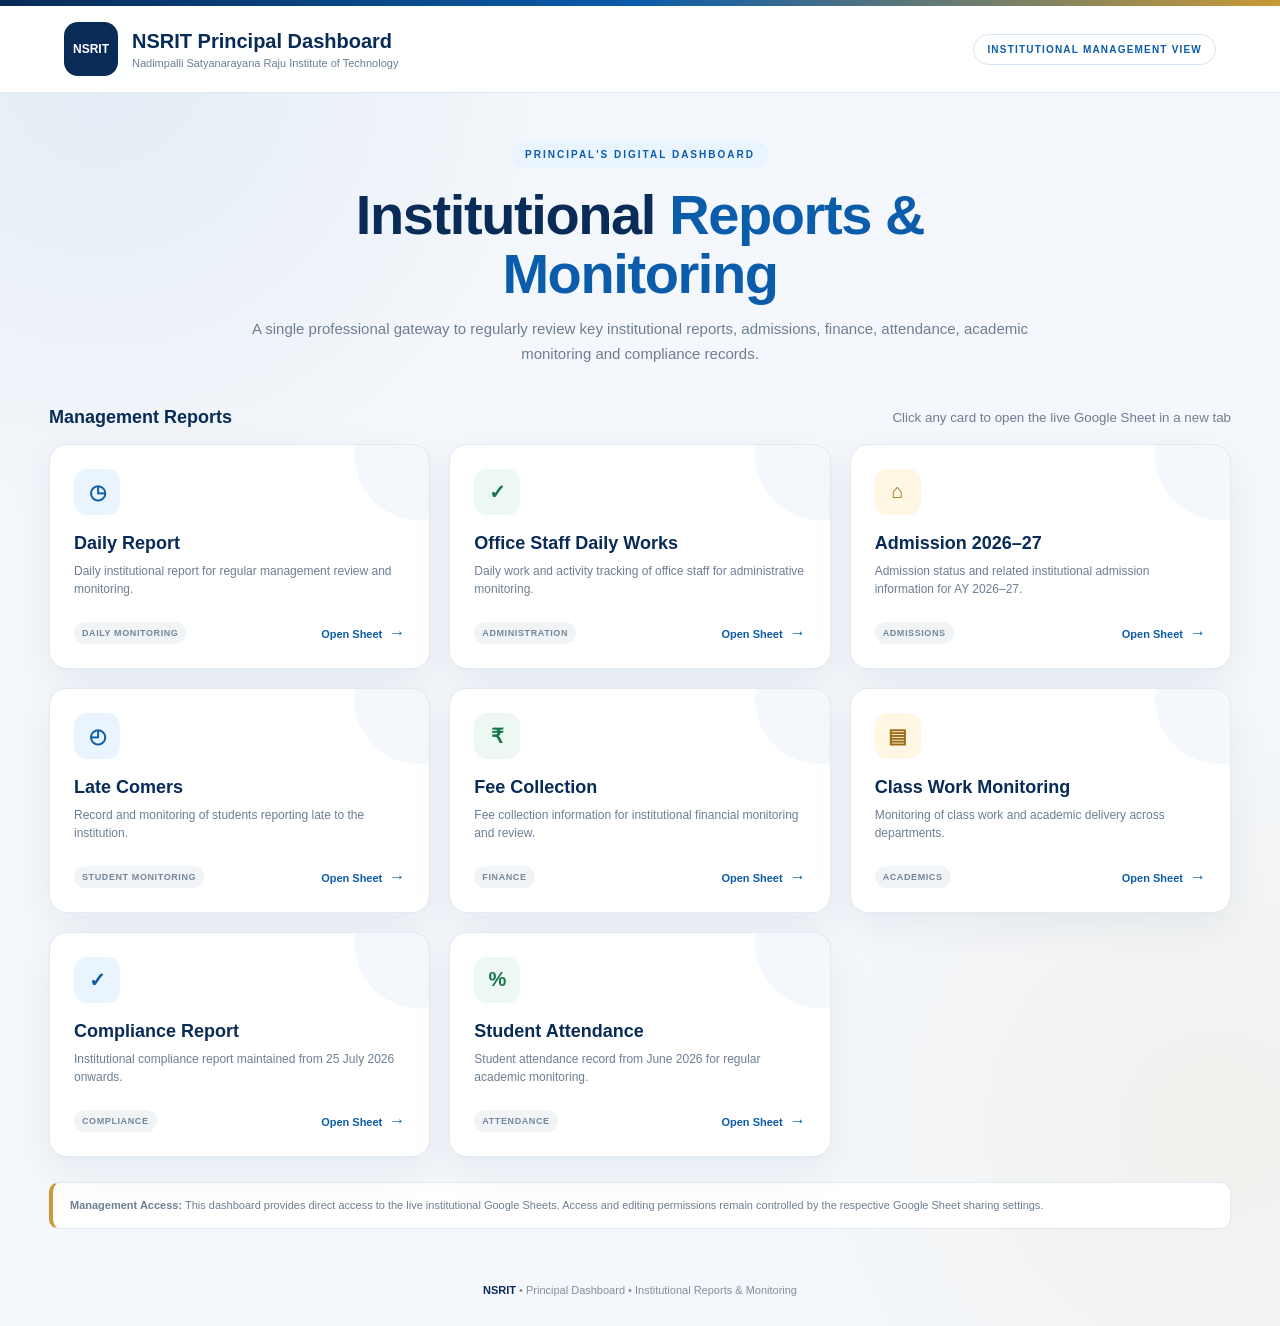
==== principal/index.html @ 6db6fc98 "Add files via upload" ====
<!doctype html><html><head><meta charset="utf-8"><meta name="viewport" content="width=device-width,initial-scale=1"><title>NSRIT Principal Dashboard</title>
<style>
:root{--n:#082b57;--b:#0b5cab;--g:#c99a35;--t:#18324d;--m:#6c7f92;--bg:#f4f7fb;--l:#e1e9f1}
*{box-sizing:border-box}body{margin:0;font-family:"Segoe UI",Arial,sans-serif;color:var(--t);background:radial-gradient(circle at 8% 5%,#0b5cab12,transparent 27%),radial-gradient(circle at 95% 85%,#c99a3512,transparent 25%),var(--bg)}.top{height:6px;background:linear-gradient(90deg,var(--n),var(--b),var(--g))}
header{position:sticky;top:0;z-index:10;background:#fffffff5;border-bottom:1px solid var(--l);padding:16px 5%;display:flex;justify-content:space-between;align-items:center}.brand{display:flex;gap:14px;align-items:center}.logo{width:54px;height:54px;border-radius:14px;background:var(--n);color:#fff;display:grid;place-items:center;font-weight:800;font-size:12px}h1{margin:0;color:var(--n);font-size:20px}header p{margin:4px 0 0;color:var(--m);font-size:11px}.tag{font-size:10px;font-weight:800;letter-spacing:1.2px;color:var(--b);border:1px solid #d5e5f3;padding:9px 13px;border-radius:30px}
main{max-width:1230px;margin:auto;padding:48px 24px 55px}.hero{text-align:center;max-width:820px;margin:auto auto 40px}.kicker{display:inline-block;background:#eaf4ff;color:var(--b);padding:8px 14px;border-radius:30px;font-size:10px;font-weight:800;letter-spacing:2px}.hero h2{font-size:clamp(38px,5vw,56px);line-height:1.05;margin:18px 0 12px;color:var(--n);letter-spacing:-1.4px}.hero h2 span{color:var(--b)}.hero p{color:var(--m);line-height:1.7;font-size:15px;margin:0 auto}
.section{display:flex;justify-content:space-between;align-items:center;margin-bottom:16px}.section h2{font-size:18px;color:var(--n);margin:0}.section small{color:var(--m)}
.grid{display:grid;grid-template-columns:repeat(3,1fr);gap:19px}.card{background:#fff;border:1px solid var(--l);border-radius:18px;padding:24px;min-height:225px;box-shadow:0 14px 40px #14375a10;display:flex;flex-direction:column;transition:.25s;position:relative;overflow:hidden}.card:hover{transform:translateY(-5px);box-shadow:0 23px 52px #14375a1d;border-color:#c9d9e8}.card:after{content:"";position:absolute;width:130px;height:130px;border-radius:50%;right:-55px;top:-55px;background:#0b5cab0b}.icon{width:46px;height:46px;border-radius:13px;background:#eaf4ff;color:var(--b);display:grid;place-items:center;font-size:20px;font-weight:700;margin-bottom:18px}.card:nth-child(3n+2) .icon{background:#eef8f3;color:#167451}.card:nth-child(3n) .icon{background:#fff6e3;color:#9a6d14}.card h3{margin:0;color:var(--n);font-size:18px}.card p{color:var(--m);font-size:12px;line-height:1.55;margin:8px 0 0}.bottom{margin-top:auto;padding-top:18px;display:flex;justify-content:space-between;align-items:center;gap:10px}.bottom span{font-size:9px;font-weight:800;letter-spacing:.6px;text-transform:uppercase;color:#74879a;background:#f1f4f7;padding:6px 8px;border-radius:15px}.bottom a{text-decoration:none;color:var(--b);font-size:11px;font-weight:800;white-space:nowrap}.bottom b{font-size:16px;margin-left:4px}.note{margin-top:25px;background:#fff;border:1px solid var(--l);border-left:4px solid var(--g);padding:14px 17px;border-radius:10px;color:var(--m);font-size:11px;line-height:1.6}footer{text-align:center;color:#8190a0;font-size:11px;padding:0 20px 30px}footer strong{color:var(--n)}
@media(max-width:950px){.grid{grid-template-columns:repeat(2,1fr)}}@media(max-width:650px){header{padding:13px 18px}.tag{display:none}.brand h1{font-size:16px}main{padding:35px 16px}.grid{grid-template-columns:1fr}.hero h2{font-size:39px}.section{display:block}.section small{display:block;margin-top:5px}}
</style></head><body><div class="top"></div>
<header><div class="brand"><div class="logo">NSRIT</div><div><h1>NSRIT Principal Dashboard</h1><p>Nadimpalli Satyanarayana Raju Institute of Technology</p></div></div><div class="tag">INSTITUTIONAL MANAGEMENT VIEW</div></header>
<main><section class="hero"><div class="kicker">PRINCIPAL'S DIGITAL DASHBOARD</div><h2>Institutional <span>Reports &amp; Monitoring</span></h2><p>A single professional gateway to regularly review key institutional reports, admissions, finance, attendance, academic monitoring and compliance records.</p></section>
<div class="section"><h2>Management Reports</h2><small>Click any card to open the live Google Sheet in a new tab</small></div>
<section class="grid"><article class="card"><div class="icon">◷</div><h3>Daily Report</h3><p>Daily institutional report for regular management review and monitoring.</p><div class="bottom"><span>Daily Monitoring</span><a href="https://docs.google.com/spreadsheets/d/1hysVPvgcgHMFEgbvJTgI9OTONYzofVG_ngAxwd9G_eo/edit?usp=drivesdk" target="_blank" rel="noopener">Open Sheet <b>→</b></a></div></article>
<article class="card"><div class="icon">✓</div><h3>Office Staff Daily Works</h3><p>Daily work and activity tracking of office staff for administrative monitoring.</p><div class="bottom"><span>Administration</span><a href="https://docs.google.com/spreadsheets/d/1hI9vvniABvU9dYvG0xEqa46_Srna6k0dbnzyzJHA6u8/edit?usp=drivesdk" target="_blank" rel="noopener">Open Sheet <b>→</b></a></div></article>
<article class="card"><div class="icon">⌂</div><h3>Admission 2026–27</h3><p>Admission status and related institutional admission information for AY 2026–27.</p><div class="bottom"><span>Admissions</span><a href="https://docs.google.com/spreadsheets/d/14sssJp4VxLHk477npMmcAMH7I8DKVJE_xBb9J9hfq54/edit?usp=sharing_eil&ts=6a438046" target="_blank" rel="noopener">Open Sheet <b>→</b></a></div></article>
<article class="card"><div class="icon">◴</div><h3>Late Comers</h3><p>Record and monitoring of students reporting late to the institution.</p><div class="bottom"><span>Student Monitoring</span><a href="https://docs.google.com/spreadsheets/d/1dSHVKAfCXMZjbISIEUWJockvFDra_y__h-XftM9Wm9Y/edit?usp=sharing_eil&ts=6a438046" target="_blank" rel="noopener">Open Sheet <b>→</b></a></div></article>
<article class="card"><div class="icon">₹</div><h3>Fee Collection</h3><p>Fee collection information for institutional financial monitoring and review.</p><div class="bottom"><span>Finance</span><a href="https://docs.google.com/spreadsheets/d/1pJKF_vjdLo98sIhMykra-J0yvVQ53Qlrgyf94KALUxc/edit?usp=sharing_eil&ts=6a4490f5" target="_blank" rel="noopener">Open Sheet <b>→</b></a></div></article>
<article class="card"><div class="icon">▤</div><h3>Class Work Monitoring</h3><p>Monitoring of class work and academic delivery across departments.</p><div class="bottom"><span>Academics</span><a href="https://docs.google.com/spreadsheets/d/1PYgFIhh7124BuMCIJixBt6ZH7RRo9TApDRE_Ky6kJFo/edit?usp=sharing_eip&ts=6a9bf29b" target="_blank" rel="noopener">Open Sheet <b>→</b></a></div></article>
<article class="card"><div class="icon">✓</div><h3>Compliance Report</h3><p>Institutional compliance report maintained from 25 July 2026 onwards.</p><div class="bottom"><span>Compliance</span><a href="https://docs.google.com/spreadsheets/d/1qAift9Msw17x65jx3rB2Ah7uNRNmMydVo2HNyy_tAWU/edit?usp=sharing_eip&ts=6aaa160d" target="_blank" rel="noopener">Open Sheet <b>→</b></a></div></article>
<article class="card"><div class="icon">%</div><h3>Student Attendance</h3><p>Student attendance record from June 2026 for regular academic monitoring.</p><div class="bottom"><span>Attendance</span><a href="https://docs.google.com/spreadsheets/d/1Qn6E22NeM6c78U82xip3oUsq93jkP0uzLYScJSJUWlQ/edit?usp=sharing_eip&ts=6aaa57c2" target="_blank" rel="noopener">Open Sheet <b>→</b></a></div></article></section>
<div class="note"><strong>Management Access:</strong> This dashboard provides direct access to the live institutional Google Sheets. Access and editing permissions remain controlled by the respective Google Sheet sharing settings.</div></main>
<footer><strong>NSRIT</strong> • Principal Dashboard • Institutional Reports &amp; Monitoring</footer></body></html>
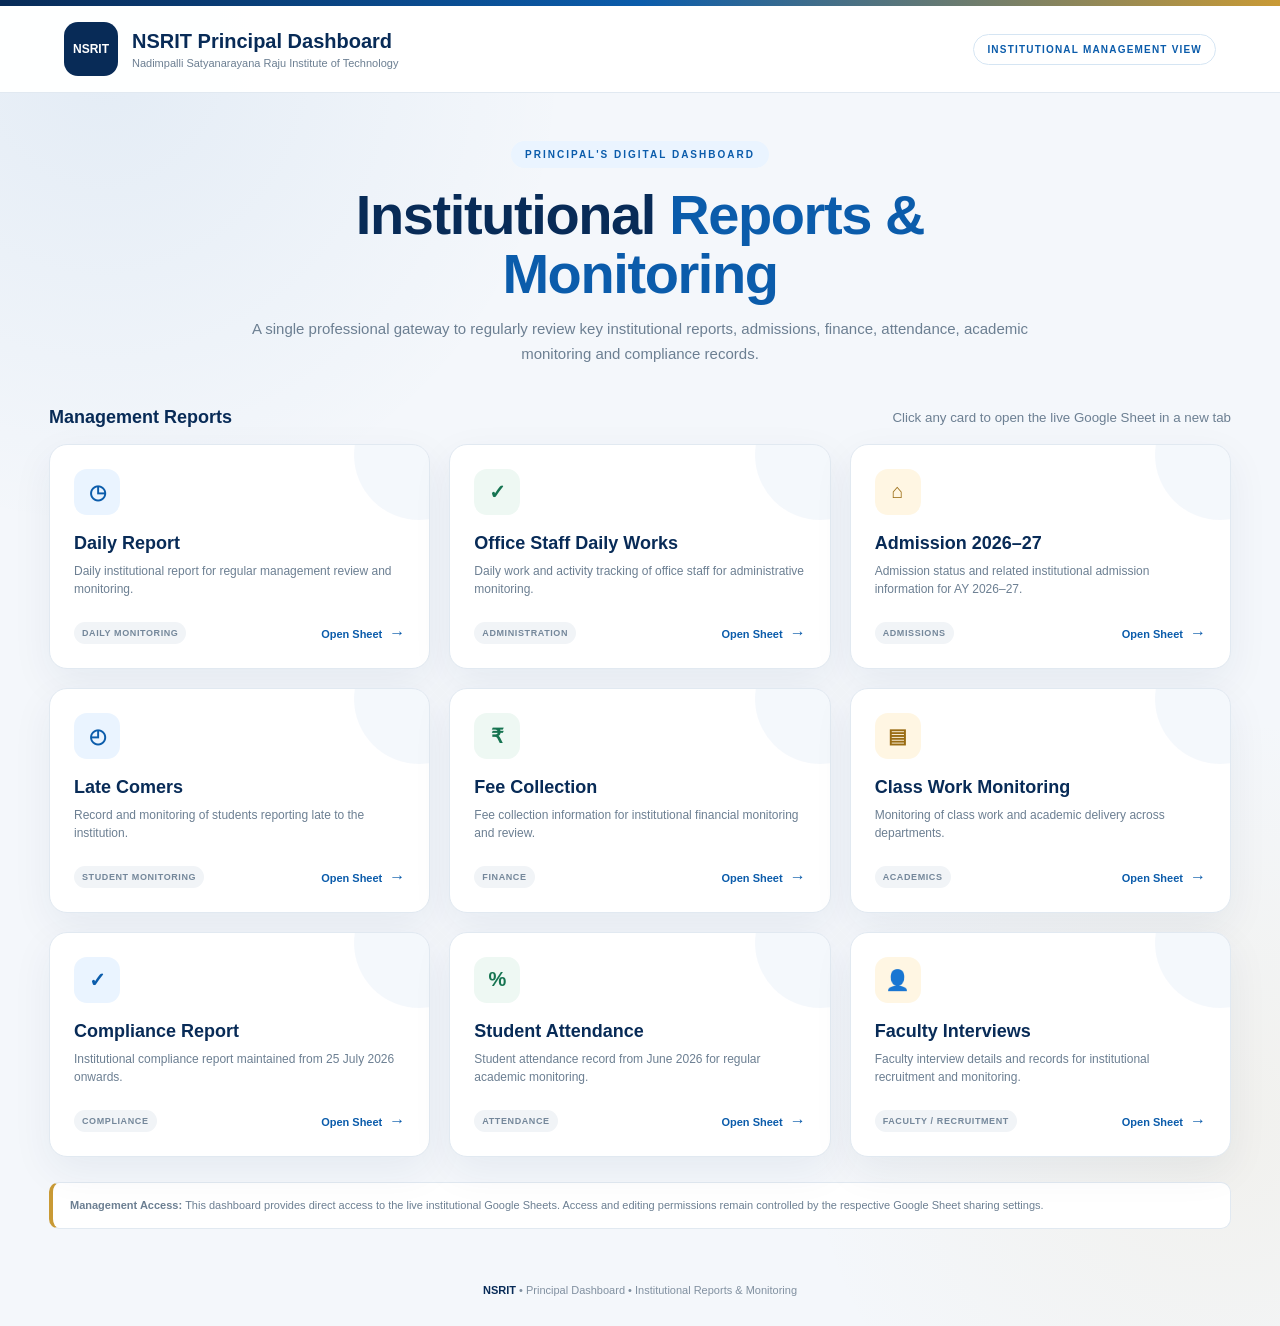
==== commit f404dd51: "Update index.html" ====
--- a/principal/index.html
+++ b/principal/index.html
@@ -1,23 +1,961 @@
-<!doctype html><html><head><meta charset="utf-8"><meta name="viewport" content="width=device-width,initial-scale=1"><title>NSRIT Principal Dashboard</title>
-<style>
-:root{--n:#082b57;--b:#0b5cab;--g:#c99a35;--t:#18324d;--m:#6c7f92;--bg:#f4f7fb;--l:#e1e9f1}
-*{box-sizing:border-box}body{margin:0;font-family:"Segoe UI",Arial,sans-serif;color:var(--t);background:radial-gradient(circle at 8% 5%,#0b5cab12,transparent 27%),radial-gradient(circle at 95% 85%,#c99a3512,transparent 25%),var(--bg)}.top{height:6px;background:linear-gradient(90deg,var(--n),var(--b),var(--g))}
-header{position:sticky;top:0;z-index:10;background:#fffffff5;border-bottom:1px solid var(--l);padding:16px 5%;display:flex;justify-content:space-between;align-items:center}.brand{display:flex;gap:14px;align-items:center}.logo{width:54px;height:54px;border-radius:14px;background:var(--n);color:#fff;display:grid;place-items:center;font-weight:800;font-size:12px}h1{margin:0;color:var(--n);font-size:20px}header p{margin:4px 0 0;color:var(--m);font-size:11px}.tag{font-size:10px;font-weight:800;letter-spacing:1.2px;color:var(--b);border:1px solid #d5e5f3;padding:9px 13px;border-radius:30px}
-main{max-width:1230px;margin:auto;padding:48px 24px 55px}.hero{text-align:center;max-width:820px;margin:auto auto 40px}.kicker{display:inline-block;background:#eaf4ff;color:var(--b);padding:8px 14px;border-radius:30px;font-size:10px;font-weight:800;letter-spacing:2px}.hero h2{font-size:clamp(38px,5vw,56px);line-height:1.05;margin:18px 0 12px;color:var(--n);letter-spacing:-1.4px}.hero h2 span{color:var(--b)}.hero p{color:var(--m);line-height:1.7;font-size:15px;margin:0 auto}
-.section{display:flex;justify-content:space-between;align-items:center;margin-bottom:16px}.section h2{font-size:18px;color:var(--n);margin:0}.section small{color:var(--m)}
-.grid{display:grid;grid-template-columns:repeat(3,1fr);gap:19px}.card{background:#fff;border:1px solid var(--l);border-radius:18px;padding:24px;min-height:225px;box-shadow:0 14px 40px #14375a10;display:flex;flex-direction:column;transition:.25s;position:relative;overflow:hidden}.card:hover{transform:translateY(-5px);box-shadow:0 23px 52px #14375a1d;border-color:#c9d9e8}.card:after{content:"";position:absolute;width:130px;height:130px;border-radius:50%;right:-55px;top:-55px;background:#0b5cab0b}.icon{width:46px;height:46px;border-radius:13px;background:#eaf4ff;color:var(--b);display:grid;place-items:center;font-size:20px;font-weight:700;margin-bottom:18px}.card:nth-child(3n+2) .icon{background:#eef8f3;color:#167451}.card:nth-child(3n) .icon{background:#fff6e3;color:#9a6d14}.card h3{margin:0;color:var(--n);font-size:18px}.card p{color:var(--m);font-size:12px;line-height:1.55;margin:8px 0 0}.bottom{margin-top:auto;padding-top:18px;display:flex;justify-content:space-between;align-items:center;gap:10px}.bottom span{font-size:9px;font-weight:800;letter-spacing:.6px;text-transform:uppercase;color:#74879a;background:#f1f4f7;padding:6px 8px;border-radius:15px}.bottom a{text-decoration:none;color:var(--b);font-size:11px;font-weight:800;white-space:nowrap}.bottom b{font-size:16px;margin-left:4px}.note{margin-top:25px;background:#fff;border:1px solid var(--l);border-left:4px solid var(--g);padding:14px 17px;border-radius:10px;color:var(--m);font-size:11px;line-height:1.6}footer{text-align:center;color:#8190a0;font-size:11px;padding:0 20px 30px}footer strong{color:var(--n)}
-@media(max-width:950px){.grid{grid-template-columns:repeat(2,1fr)}}@media(max-width:650px){header{padding:13px 18px}.tag{display:none}.brand h1{font-size:16px}main{padding:35px 16px}.grid{grid-template-columns:1fr}.hero h2{font-size:39px}.section{display:block}.section small{display:block;margin-top:5px}}
-</style></head><body><div class="top"></div>
-<header><div class="brand"><div class="logo">NSRIT</div><div><h1>NSRIT Principal Dashboard</h1><p>Nadimpalli Satyanarayana Raju Institute of Technology</p></div></div><div class="tag">INSTITUTIONAL MANAGEMENT VIEW</div></header>
-<main><section class="hero"><div class="kicker">PRINCIPAL'S DIGITAL DASHBOARD</div><h2>Institutional <span>Reports &amp; Monitoring</span></h2><p>A single professional gateway to regularly review key institutional reports, admissions, finance, attendance, academic monitoring and compliance records.</p></section>
-<div class="section"><h2>Management Reports</h2><small>Click any card to open the live Google Sheet in a new tab</small></div>
-<section class="grid"><article class="card"><div class="icon">◷</div><h3>Daily Report</h3><p>Daily institutional report for regular management review and monitoring.</p><div class="bottom"><span>Daily Monitoring</span><a href="https://docs.google.com/spreadsheets/d/1hysVPvgcgHMFEgbvJTgI9OTONYzofVG_ngAxwd9G_eo/edit?usp=drivesdk" target="_blank" rel="noopener">Open Sheet <b>→</b></a></div></article>
-<article class="card"><div class="icon">✓</div><h3>Office Staff Daily Works</h3><p>Daily work and activity tracking of office staff for administrative monitoring.</p><div class="bottom"><span>Administration</span><a href="https://docs.google.com/spreadsheets/d/1hI9vvniABvU9dYvG0xEqa46_Srna6k0dbnzyzJHA6u8/edit?usp=drivesdk" target="_blank" rel="noopener">Open Sheet <b>→</b></a></div></article>
-<article class="card"><div class="icon">⌂</div><h3>Admission 2026–27</h3><p>Admission status and related institutional admission information for AY 2026–27.</p><div class="bottom"><span>Admissions</span><a href="https://docs.google.com/spreadsheets/d/14sssJp4VxLHk477npMmcAMH7I8DKVJE_xBb9J9hfq54/edit?usp=sharing_eil&ts=6a438046" target="_blank" rel="noopener">Open Sheet <b>→</b></a></div></article>
-<article class="card"><div class="icon">◴</div><h3>Late Comers</h3><p>Record and monitoring of students reporting late to the institution.</p><div class="bottom"><span>Student Monitoring</span><a href="https://docs.google.com/spreadsheets/d/1dSHVKAfCXMZjbISIEUWJockvFDra_y__h-XftM9Wm9Y/edit?usp=sharing_eil&ts=6a438046" target="_blank" rel="noopener">Open Sheet <b>→</b></a></div></article>
-<article class="card"><div class="icon">₹</div><h3>Fee Collection</h3><p>Fee collection information for institutional financial monitoring and review.</p><div class="bottom"><span>Finance</span><a href="https://docs.google.com/spreadsheets/d/1pJKF_vjdLo98sIhMykra-J0yvVQ53Qlrgyf94KALUxc/edit?usp=sharing_eil&ts=6a4490f5" target="_blank" rel="noopener">Open Sheet <b>→</b></a></div></article>
-<article class="card"><div class="icon">▤</div><h3>Class Work Monitoring</h3><p>Monitoring of class work and academic delivery across departments.</p><div class="bottom"><span>Academics</span><a href="https://docs.google.com/spreadsheets/d/1PYgFIhh7124BuMCIJixBt6ZH7RRo9TApDRE_Ky6kJFo/edit?usp=sharing_eip&ts=6a9bf29b" target="_blank" rel="noopener">Open Sheet <b>→</b></a></div></article>
-<article class="card"><div class="icon">✓</div><h3>Compliance Report</h3><p>Institutional compliance report maintained from 25 July 2026 onwards.</p><div class="bottom"><span>Compliance</span><a href="https://docs.google.com/spreadsheets/d/1qAift9Msw17x65jx3rB2Ah7uNRNmMydVo2HNyy_tAWU/edit?usp=sharing_eip&ts=6aaa160d" target="_blank" rel="noopener">Open Sheet <b>→</b></a></div></article>
-<article class="card"><div class="icon">%</div><h3>Student Attendance</h3><p>Student attendance record from June 2026 for regular academic monitoring.</p><div class="bottom"><span>Attendance</span><a href="https://docs.google.com/spreadsheets/d/1Qn6E22NeM6c78U82xip3oUsq93jkP0uzLYScJSJUWlQ/edit?usp=sharing_eip&ts=6aaa57c2" target="_blank" rel="noopener">Open Sheet <b>→</b></a></div></article></section>
-<div class="note"><strong>Management Access:</strong> This dashboard provides direct access to the live institutional Google Sheets. Access and editing permissions remain controlled by the respective Google Sheet sharing settings.</div></main>
-<footer><strong>NSRIT</strong> • Principal Dashboard • Institutional Reports &amp; Monitoring</footer></body></html>+<!DOCTYPE html>
+<html lang="en">
+
+<head>
+    <meta charset="UTF-8">
+    <meta name="viewport" content="width=device-width, initial-scale=1.0">
+
+    <title>NSRIT Principal Dashboard</title>
+
+    <style>
+        :root {
+            --navy: #082b57;
+            --blue: #0b5cab;
+            --gold: #c99a35;
+            --text: #18324d;
+            --muted: #6c7f92;
+            --bg: #f4f7fb;
+            --line: #e1e9f1;
+        }
+
+        * {
+            box-sizing: border-box;
+        }
+
+        body {
+            margin: 0;
+            font-family: "Segoe UI", Arial, sans-serif;
+            color: var(--text);
+
+            background:
+                radial-gradient(
+                    circle at 8% 5%,
+                    #0b5cab12,
+                    transparent 27%
+                ),
+                radial-gradient(
+                    circle at 95% 85%,
+                    #c99a3512,
+                    transparent 25%
+                ),
+                var(--bg);
+        }
+
+        /* =========================================
+           TOP ACCENT BAR
+        ========================================== */
+
+        .top {
+            height: 6px;
+            background: linear-gradient(
+                90deg,
+                var(--navy),
+                var(--blue),
+                var(--gold)
+            );
+        }
+
+        /* =========================================
+           HEADER
+        ========================================== */
+
+        header {
+            position: sticky;
+            top: 0;
+            z-index: 10;
+
+            background: #fffffff5;
+            border-bottom: 1px solid var(--line);
+
+            padding: 16px 5%;
+
+            display: flex;
+            justify-content: space-between;
+            align-items: center;
+        }
+
+        .brand {
+            display: flex;
+            gap: 14px;
+            align-items: center;
+        }
+
+        .logo {
+            width: 54px;
+            height: 54px;
+
+            border-radius: 14px;
+
+            background: var(--navy);
+            color: #ffffff;
+
+            display: grid;
+            place-items: center;
+
+            font-weight: 800;
+            font-size: 12px;
+        }
+
+        h1 {
+            margin: 0;
+
+            color: var(--navy);
+            font-size: 20px;
+        }
+
+        header p {
+            margin: 4px 0 0;
+
+            color: var(--muted);
+            font-size: 11px;
+        }
+
+        .tag {
+            font-size: 10px;
+            font-weight: 800;
+
+            letter-spacing: 1.2px;
+
+            color: var(--blue);
+
+            border: 1px solid #d5e5f3;
+
+            padding: 9px 13px;
+
+            border-radius: 30px;
+        }
+
+        /* =========================================
+           MAIN CONTAINER
+        ========================================== */
+
+        main {
+            max-width: 1230px;
+
+            margin: auto;
+
+            padding: 48px 24px 55px;
+        }
+
+        /* =========================================
+           HERO SECTION
+        ========================================== */
+
+        .hero {
+            text-align: center;
+
+            max-width: 820px;
+
+            margin: auto auto 40px;
+        }
+
+        .kicker {
+            display: inline-block;
+
+            background: #eaf4ff;
+            color: var(--blue);
+
+            padding: 8px 14px;
+
+            border-radius: 30px;
+
+            font-size: 10px;
+            font-weight: 800;
+
+            letter-spacing: 2px;
+        }
+
+        .hero h2 {
+            font-size: clamp(38px, 5vw, 56px);
+
+            line-height: 1.05;
+
+            margin: 18px 0 12px;
+
+            color: var(--navy);
+
+            letter-spacing: -1.4px;
+        }
+
+        .hero h2 span {
+            color: var(--blue);
+        }
+
+        .hero p {
+            color: var(--muted);
+
+            line-height: 1.7;
+
+            font-size: 15px;
+
+            margin: 0 auto;
+        }
+
+        /* =========================================
+           SECTION TITLE
+        ========================================== */
+
+        .section {
+            display: flex;
+
+            justify-content: space-between;
+
+            align-items: center;
+
+            margin-bottom: 16px;
+        }
+
+        .section h2 {
+            font-size: 18px;
+
+            color: var(--navy);
+
+            margin: 0;
+        }
+
+        .section small {
+            color: var(--muted);
+        }
+
+        /* =========================================
+           REPORT CARD GRID
+        ========================================== */
+
+        .grid {
+            display: grid;
+
+            grid-template-columns:
+                repeat(3, 1fr);
+
+            gap: 19px;
+        }
+
+        /* =========================================
+           REPORT CARD
+        ========================================== */
+
+        .card {
+            background: #ffffff;
+
+            border: 1px solid var(--line);
+
+            border-radius: 18px;
+
+            padding: 24px;
+
+            min-height: 225px;
+
+            box-shadow:
+                0 14px 40px #14375a10;
+
+            display: flex;
+
+            flex-direction: column;
+
+            transition: 0.25s;
+
+            position: relative;
+
+            overflow: hidden;
+        }
+
+        .card:hover {
+            transform: translateY(-5px);
+
+            box-shadow:
+                0 23px 52px #14375a1d;
+
+            border-color: #c9d9e8;
+        }
+
+        .card::after {
+            content: "";
+
+            position: absolute;
+
+            width: 130px;
+            height: 130px;
+
+            border-radius: 50%;
+
+            right: -55px;
+            top: -55px;
+
+            background: #0b5cab0b;
+        }
+
+        /* =========================================
+           CARD ICON
+        ========================================== */
+
+        .icon {
+            width: 46px;
+            height: 46px;
+
+            border-radius: 13px;
+
+            background: #eaf4ff;
+
+            color: var(--blue);
+
+            display: grid;
+
+            place-items: center;
+
+            font-size: 20px;
+
+            font-weight: 700;
+
+            margin-bottom: 18px;
+        }
+
+        .card:nth-child(3n + 2) .icon {
+            background: #eef8f3;
+
+            color: #167451;
+        }
+
+        .card:nth-child(3n) .icon {
+            background: #fff6e3;
+
+            color: #9a6d14;
+        }
+
+        /* =========================================
+           CARD CONTENT
+        ========================================== */
+
+        .card h3 {
+            margin: 0;
+
+            color: var(--navy);
+
+            font-size: 18px;
+        }
+
+        .card p {
+            color: var(--muted);
+
+            font-size: 12px;
+
+            line-height: 1.55;
+
+            margin: 8px 0 0;
+        }
+
+        /* =========================================
+           CARD FOOTER
+        ========================================== */
+
+        .bottom {
+            margin-top: auto;
+
+            padding-top: 18px;
+
+            display: flex;
+
+            justify-content: space-between;
+
+            align-items: center;
+
+            gap: 10px;
+        }
+
+        .bottom span {
+            font-size: 9px;
+
+            font-weight: 800;
+
+            letter-spacing: 0.6px;
+
+            text-transform: uppercase;
+
+            color: #74879a;
+
+            background: #f1f4f7;
+
+            padding: 6px 8px;
+
+            border-radius: 15px;
+        }
+
+        .bottom a {
+            text-decoration: none;
+
+            color: var(--blue);
+
+            font-size: 11px;
+
+            font-weight: 800;
+
+            white-space: nowrap;
+        }
+
+        .bottom b {
+            font-size: 16px;
+
+            margin-left: 4px;
+        }
+
+        /* =========================================
+           MANAGEMENT NOTE
+        ========================================== */
+
+        .note {
+            margin-top: 25px;
+
+            background: #ffffff;
+
+            border: 1px solid var(--line);
+
+            border-left: 4px solid var(--gold);
+
+            padding: 14px 17px;
+
+            border-radius: 10px;
+
+            color: var(--muted);
+
+            font-size: 11px;
+
+            line-height: 1.6;
+        }
+
+        /* =========================================
+           FOOTER
+        ========================================== */
+
+        footer {
+            text-align: center;
+
+            color: #8190a0;
+
+            font-size: 11px;
+
+            padding: 0 20px 30px;
+        }
+
+        footer strong {
+            color: var(--navy);
+        }
+
+        /* =========================================
+           RESPONSIVE DESIGN
+        ========================================== */
+
+        @media (max-width: 950px) {
+
+            .grid {
+                grid-template-columns:
+                    repeat(2, 1fr);
+            }
+        }
+
+        @media (max-width: 650px) {
+
+            header {
+                padding: 13px 18px;
+            }
+
+            .tag {
+                display: none;
+            }
+
+            .brand h1 {
+                font-size: 16px;
+            }
+
+            main {
+                padding: 35px 16px;
+            }
+
+            .grid {
+                grid-template-columns: 1fr;
+            }
+
+            .hero h2 {
+                font-size: 39px;
+            }
+
+            .section {
+                display: block;
+            }
+
+            .section small {
+                display: block;
+
+                margin-top: 5px;
+            }
+        }
+    </style>
+</head>
+
+
+<body>
+
+    <!-- =========================================
+         TOP ACCENT
+    ========================================== -->
+
+    <div class="top"></div>
+
+
+    <!-- =========================================
+         HEADER
+    ========================================== -->
+
+    <header>
+
+        <div class="brand">
+
+            <div class="logo">
+                NSRIT
+            </div>
+
+            <div>
+
+                <h1>
+                    NSRIT Principal Dashboard
+                </h1>
+
+                <p>
+                    Nadimpalli Satyanarayana Raju Institute of Technology
+                </p>
+
+            </div>
+
+        </div>
+
+
+        <div class="tag">
+            INSTITUTIONAL MANAGEMENT VIEW
+        </div>
+
+    </header>
+
+
+    <!-- =========================================
+         MAIN CONTENT
+    ========================================== -->
+
+    <main>
+
+
+        <!-- HERO -->
+
+        <section class="hero">
+
+            <div class="kicker">
+                PRINCIPAL'S DIGITAL DASHBOARD
+            </div>
+
+            <h2>
+                Institutional
+                <span>
+                    Reports &amp; Monitoring
+                </span>
+            </h2>
+
+            <p>
+                A single professional gateway to regularly review
+                key institutional reports, admissions, finance,
+                attendance, academic monitoring and compliance records.
+            </p>
+
+        </section>
+
+
+        <!-- SECTION TITLE -->
+
+        <div class="section">
+
+            <h2>
+                Management Reports
+            </h2>
+
+            <small>
+                Click any card to open the live Google Sheet in a new tab
+            </small>
+
+        </div>
+
+
+        <!-- =========================================
+             REPORT CARDS
+        ========================================== -->
+
+        <section class="grid">
+
+
+            <!-- DAILY REPORT -->
+
+            <article class="card">
+
+                <div class="icon">
+                    ◷
+                </div>
+
+                <h3>
+                    Daily Report
+                </h3>
+
+                <p>
+                    Daily institutional report for regular management
+                    review and monitoring.
+                </p>
+
+                <div class="bottom">
+
+                    <span>
+                        Daily Monitoring
+                    </span>
+
+                    <a
+                        href="https://docs.google.com/spreadsheets/d/1hysVPvgcgHMFEgbvJTgI9OTONYzofVG_ngAxwd9G_eo/edit?usp=drivesdk"
+                        target="_blank"
+                        rel="noopener"
+                    >
+                        Open Sheet
+                        <b>→</b>
+                    </a>
+
+                </div>
+
+            </article>
+
+
+            <!-- OFFICE STAFF -->
+
+            <article class="card">
+
+                <div class="icon">
+                    ✓
+                </div>
+
+                <h3>
+                    Office Staff Daily Works
+                </h3>
+
+                <p>
+                    Daily work and activity tracking of office staff
+                    for administrative monitoring.
+                </p>
+
+                <div class="bottom">
+
+                    <span>
+                        Administration
+                    </span>
+
+                    <a
+                        href="https://docs.google.com/spreadsheets/d/1hI9vvniABvU9dYvG0xEqa46_Srna6k0dbnzyzJHA6u8/edit?usp=drivesdk"
+                        target="_blank"
+                        rel="noopener"
+                    >
+                        Open Sheet
+                        <b>→</b>
+                    </a>
+
+                </div>
+
+            </article>
+
+
+            <!-- ADMISSION -->
+
+            <article class="card">
+
+                <div class="icon">
+                    ⌂
+                </div>
+
+                <h3>
+                    Admission 2026–27
+                </h3>
+
+                <p>
+                    Admission status and related institutional
+                    admission information for AY 2026–27.
+                </p>
+
+                <div class="bottom">
+
+                    <span>
+                        Admissions
+                    </span>
+
+                    <a
+                        href="https://docs.google.com/spreadsheets/d/14sssJp4VxLHk477npMmcAMH7I8DKVJE_xBb9J9hfq54/edit?usp=sharing_eil&ts=6a438046"
+                        target="_blank"
+                        rel="noopener"
+                    >
+                        Open Sheet
+                        <b>→</b>
+                    </a>
+
+                </div>
+
+            </article>
+
+
+            <!-- LATE COMERS -->
+
+            <article class="card">
+
+                <div class="icon">
+                    ◴
+                </div>
+
+                <h3>
+                    Late Comers
+                </h3>
+
+                <p>
+                    Record and monitoring of students reporting
+                    late to the institution.
+                </p>
+
+                <div class="bottom">
+
+                    <span>
+                        Student Monitoring
+                    </span>
+
+                    <a
+                        href="https://docs.google.com/spreadsheets/d/1dSHVKAfCXMZjbISIEUWJockvFDra_y__h-XftM9Wm9Y/edit?usp=sharing_eil&ts=6a438046"
+                        target="_blank"
+                        rel="noopener"
+                    >
+                        Open Sheet
+                        <b>→</b>
+                    </a>
+
+                </div>
+
+            </article>
+
+
+            <!-- FEE COLLECTION -->
+
+            <article class="card">
+
+                <div class="icon">
+                    ₹
+                </div>
+
+                <h3>
+                    Fee Collection
+                </h3>
+
+                <p>
+                    Fee collection information for institutional
+                    financial monitoring and review.
+                </p>
+
+                <div class="bottom">
+
+                    <span>
+                        Finance
+                    </span>
+
+                    <a
+                        href="https://docs.google.com/spreadsheets/d/1pJKF_vjdLo98sIhMykra-J0yvVQ53Qlrgyf94KALUxc/edit?usp=sharing_eil&ts=6a4490f5"
+                        target="_blank"
+                        rel="noopener"
+                    >
+                        Open Sheet
+                        <b>→</b>
+                    </a>
+
+                </div>
+
+            </article>
+
+
+            <!-- CLASS WORK -->
+
+            <article class="card">
+
+                <div class="icon">
+                    ▤
+                </div>
+
+                <h3>
+                    Class Work Monitoring
+                </h3>
+
+                <p>
+                    Monitoring of class work and academic delivery
+                    across departments.
+                </p>
+
+                <div class="bottom">
+
+                    <span>
+                        Academics
+                    </span>
+
+                    <a
+                        href="https://docs.google.com/spreadsheets/d/1PYgFIhh7124BuMCIJixBt6ZH7RRo9TApDRE_Ky6kJFo/edit?usp=sharing_eip&ts=6a9bf29b"
+                        target="_blank"
+                        rel="noopener"
+                    >
+                        Open Sheet
+                        <b>→</b>
+                    </a>
+
+                </div>
+
+            </article>
+
+
+            <!-- COMPLIANCE -->
+
+            <article class="card">
+
+                <div class="icon">
+                    ✓
+                </div>
+
+                <h3>
+                    Compliance Report
+                </h3>
+
+                <p>
+                    Institutional compliance report maintained
+                    from 25 July 2026 onwards.
+                </p>
+
+                <div class="bottom">
+
+                    <span>
+                        Compliance
+                    </span>
+
+                    <a
+                        href="https://docs.google.com/spreadsheets/d/1qAift9Msw17x65jx3rB2Ah7uNRNmMydVo2HNyy_tAWU/edit?usp=sharing_eip&ts=6aaa160d"
+                        target="_blank"
+                        rel="noopener"
+                    >
+                        Open Sheet
+                        <b>→</b>
+                    </a>
+
+                </div>
+
+            </article>
+
+
+            <!-- STUDENT ATTENDANCE -->
+
+            <article class="card">
+
+                <div class="icon">
+                    %
+                </div>
+
+                <h3>
+                    Student Attendance
+                </h3>
+
+                <p>
+                    Student attendance record from June 2026
+                    for regular academic monitoring.
+                </p>
+
+                <div class="bottom">
+
+                    <span>
+                        Attendance
+                    </span>
+
+                    <a
+                        href="https://docs.google.com/spreadsheets/d/1Qn6E22NeM6c78U82xip3oUsq93jkP0uzLYScJSJUWlQ/edit?usp=sharing_eip&ts=6aaa57c2"
+                        target="_blank"
+                        rel="noopener"
+                    >
+                        Open Sheet
+                        <b>→</b>
+                    </a>
+
+                </div>
+
+            </article>
+			
+			<!-- FACULTY INTERVIEWS -->
+
+<article class="card">
+
+    <div class="icon">
+        👤
+    </div>
+
+    <h3>
+        Faculty Interviews
+    </h3>
+
+    <p>
+        Faculty interview details and records for institutional
+        recruitment and monitoring.
+    </p>
+
+    <div class="bottom">
+
+        <span>
+            Faculty / Recruitment
+        </span>
+
+        <a
+            href="https://docs.google.com/spreadsheets/d/1r6cVKXXl0UH228y2E2kxcTWc9d5wIURtJkUi7H9aT8Y/edit?usp=sharing"
+            target="_blank"
+            rel="noopener"
+        >
+            Open Sheet
+            <b>→</b>
+        </a>
+
+    </div>
+
+</article>
+
+        </section>
+
+
+        <!-- =========================================
+             MANAGEMENT NOTE
+        ========================================== -->
+
+        <div class="note">
+
+            <strong>
+                Management Access:
+            </strong>
+
+            This dashboard provides direct access to the live
+            institutional Google Sheets. Access and editing
+            permissions remain controlled by the respective
+            Google Sheet sharing settings.
+
+        </div>
+
+    </main>
+
+
+    <!-- =========================================
+         FOOTER
+    ========================================== -->
+
+    <footer>
+
+        <strong>
+            NSRIT
+        </strong>
+
+        • Principal Dashboard
+        • Institutional Reports &amp; Monitoring
+
+    </footer>
+
+</body>
+
+</html>
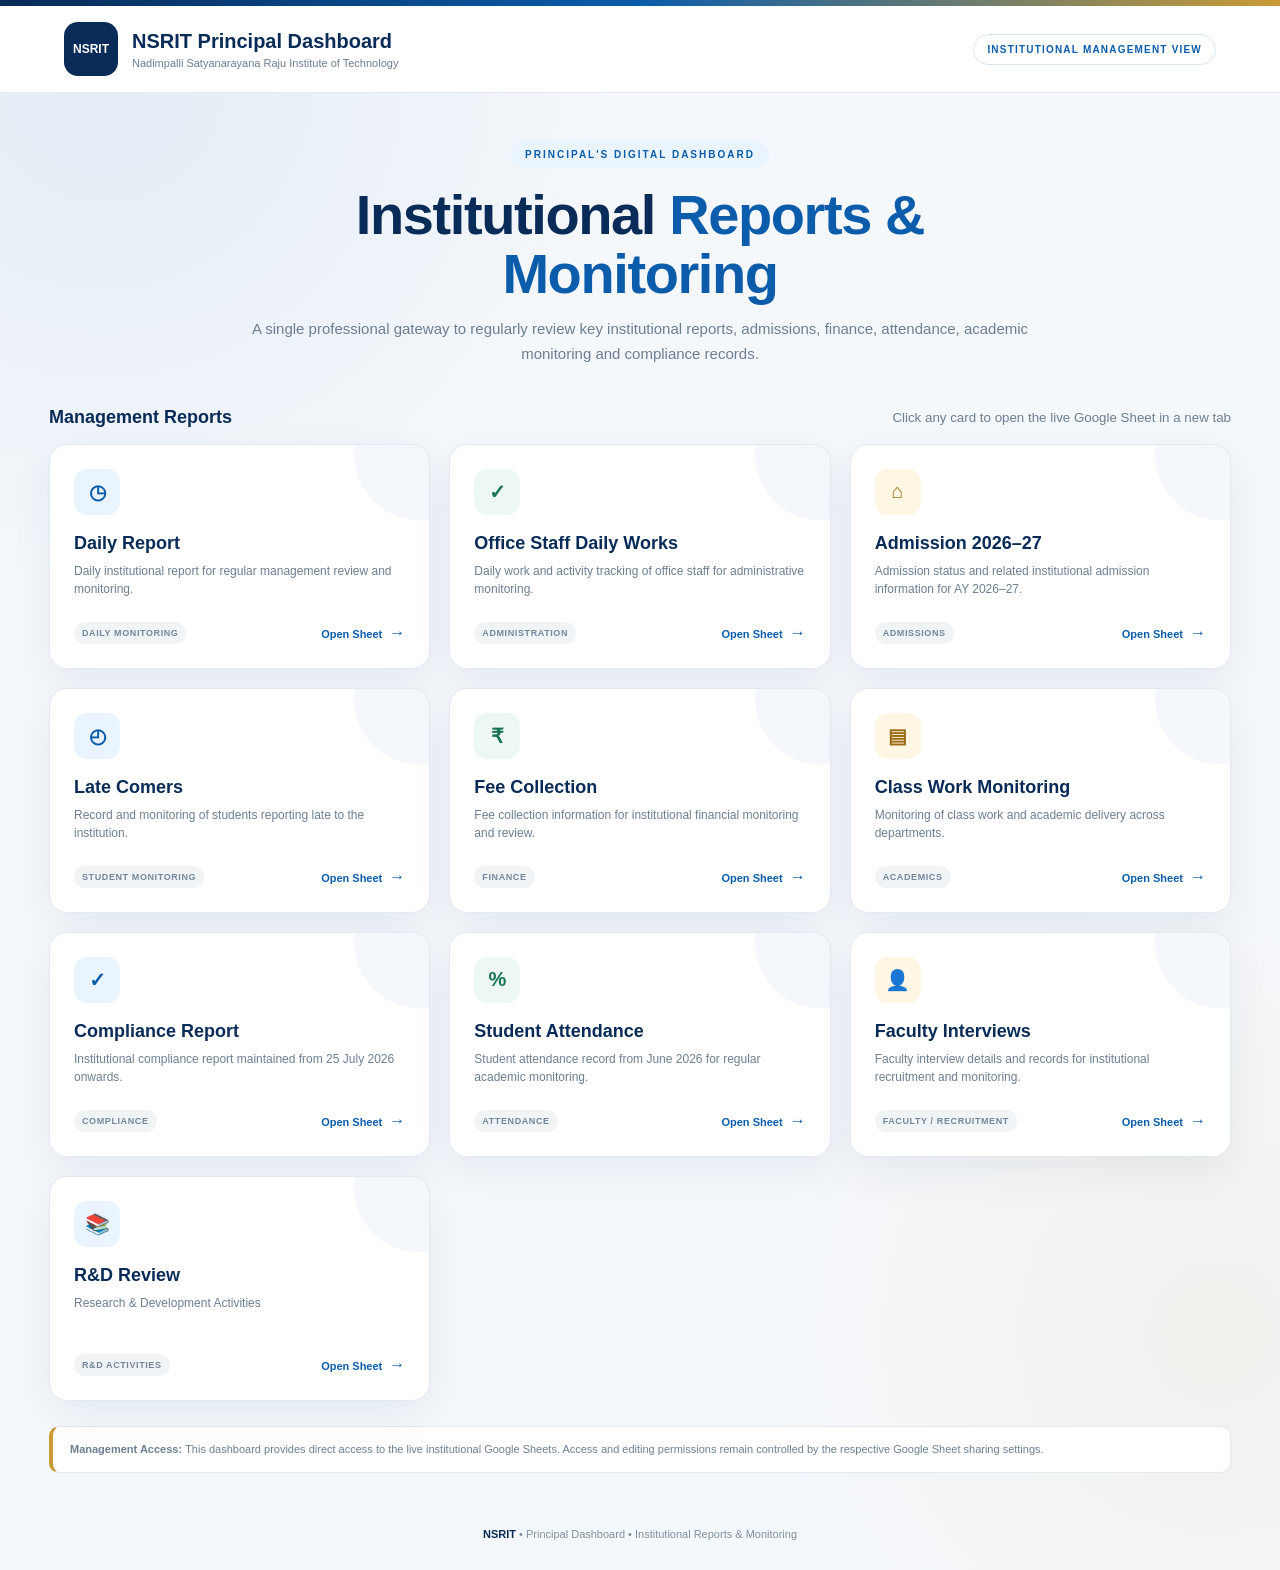
==== commit 1743b280: "Update index.html" ====
--- a/principal/index.html
+++ b/principal/index.html
@@ -917,7 +917,40 @@
     </div>
 
 </article>
-
+<!-- Reasearch and Development-->
+
+<article class="card">
+
+    <div class="icon">
+        📚
+    </div>
+
+    <h3>
+        R&D Review
+    </h3>
+
+    <p>
+        Research & Development Activities
+    </p>
+
+    <div class="bottom">
+
+        <span>
+            R&D Activities
+        </span>
+
+        <a
+            href="https://docs.google.com/spreadsheets/d/1uwkLV5-5FkZ-TjNlQTzlykreWkb0EvJI/edit?usp=drive_link&ouid=112289801348648627436&rtpof=true&sd=true"
+            target="_blank"
+            rel="noopener"
+        >
+            Open Sheet
+            <b>→</b>
+        </a>
+
+    </div>
+
+</article>
         </section>
 
 
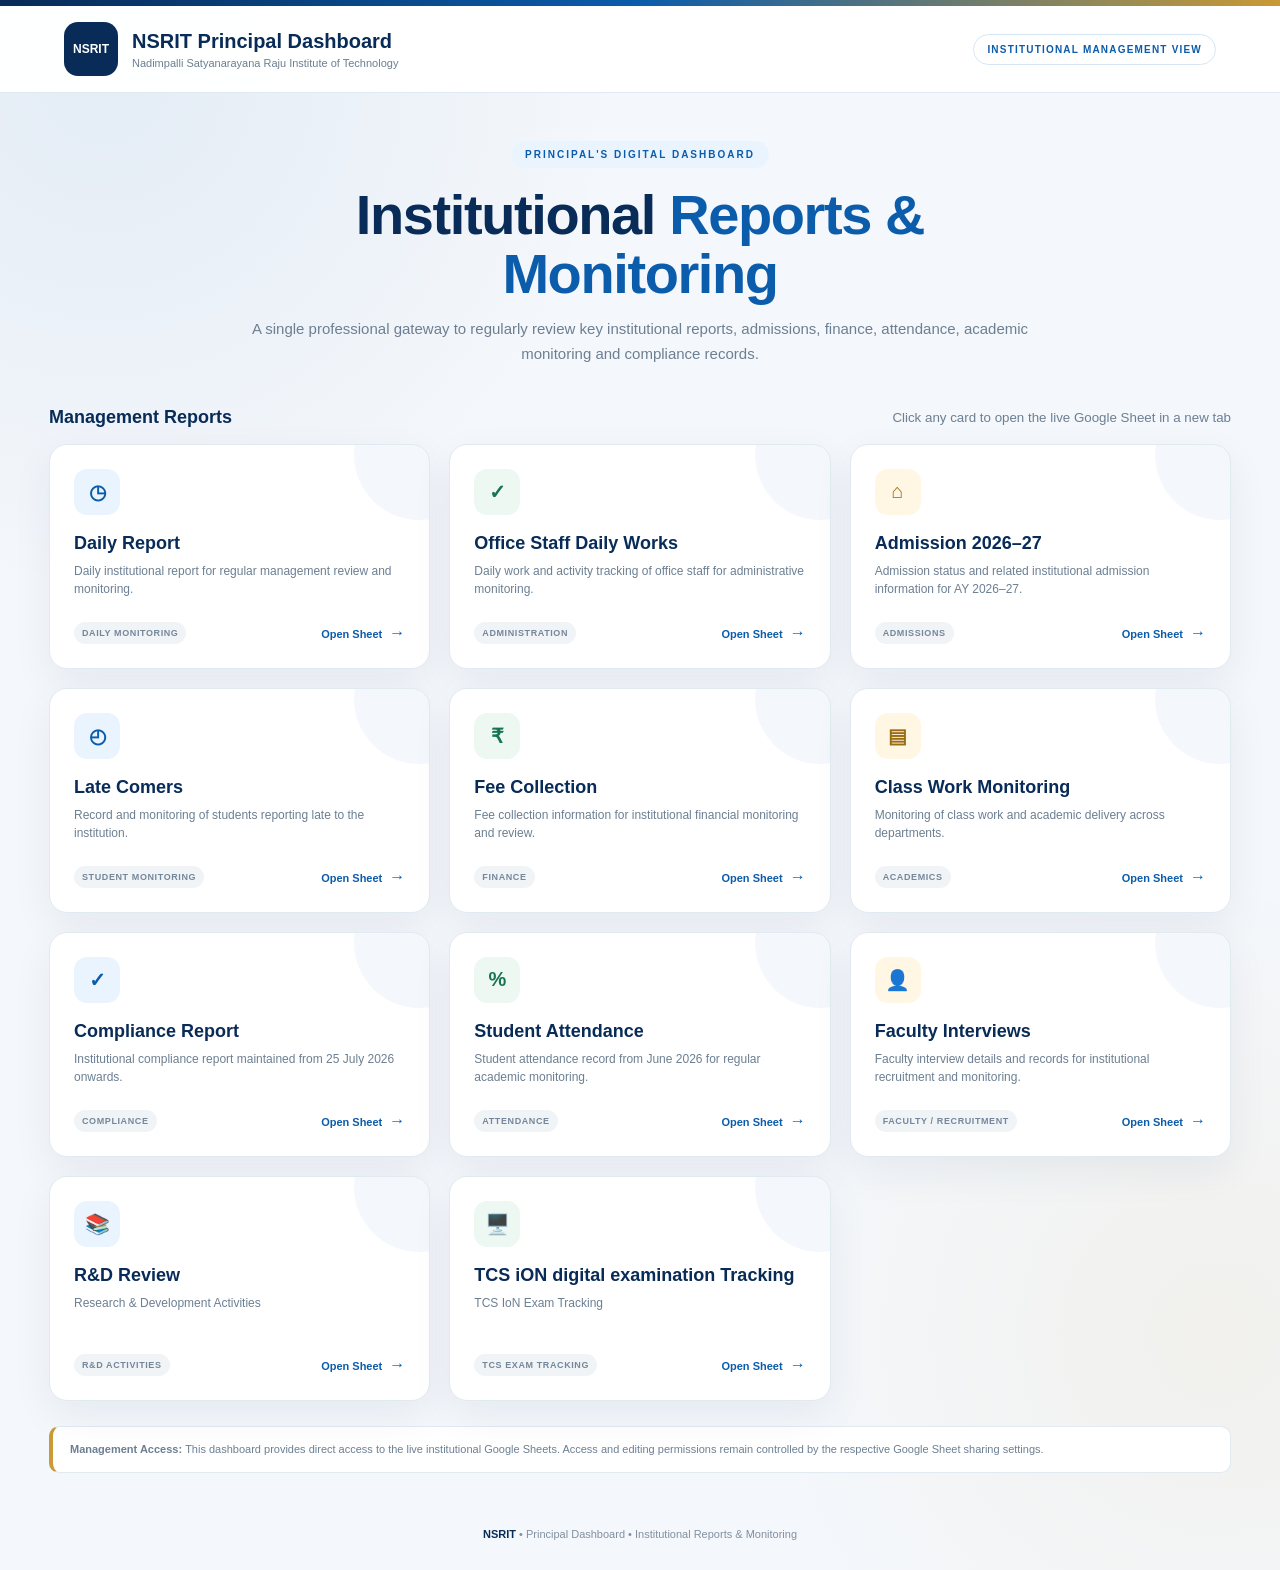
==== commit 167a181e: "Update index.html" ====
--- a/principal/index.html
+++ b/principal/index.html
@@ -951,6 +951,43 @@
     </div>
 
 </article>
+
+			</article>
+			
+<!-- TCS IoN Exam Tracking-->
+
+<article class="card">
+
+    <div class="icon">
+        🖥️
+    </div>
+
+    <h3>
+       TCS iON digital examination Tracking
+    </h3>
+
+    <p>
+        TCS IoN Exam Tracking
+    </p>
+
+    <div class="bottom">
+
+        <span>
+            TCS Exam Tracking
+        </span>
+
+        <a
+            href="https://docs.google.com/spreadsheets/d/1b2A6cbBb8u1GBHn8u1kF2xzPwM-KUrqVRRliCkagVwM/edit?usp=drivesdk"
+            target="_blank"
+            rel="noopener"
+        >
+            Open Sheet
+            <b>→</b>
+        </a>
+
+    </div>
+
+</article>
         </section>
 
 
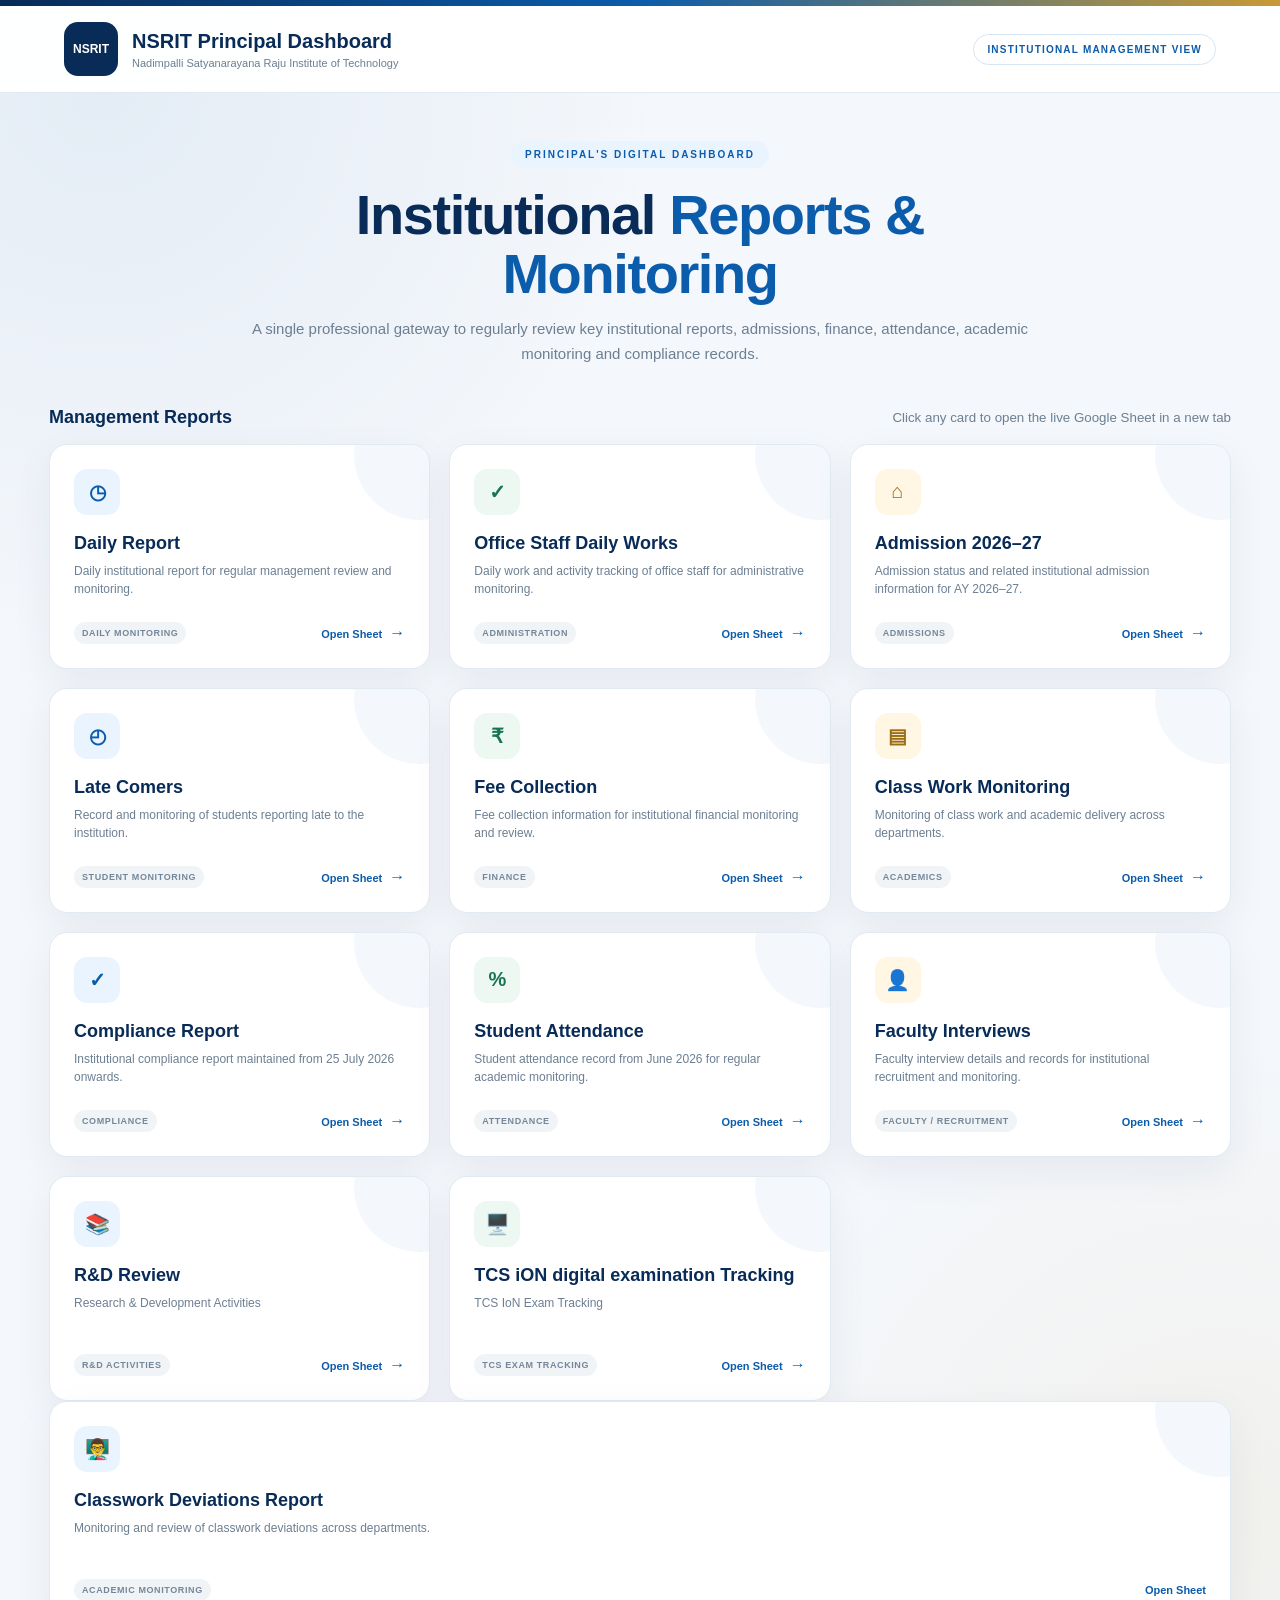
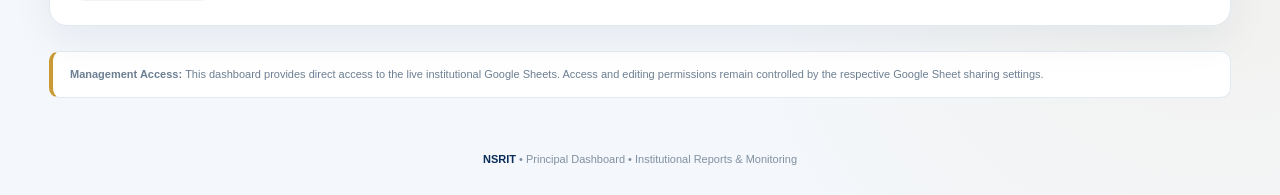
==== commit 311f6902: "Update index.html" ====
--- a/principal/index.html
+++ b/principal/index.html
@@ -990,7 +990,20 @@
 </article>
         </section>
 
-
+		<!-- Classwork Deviation-->
+<article class="card">
+  <div class="icon">👨‍🏫</div>
+  <h3>Classwork Deviations Report</h3>
+  <p>Monitoring and review of classwork deviations across departments.</p>
+  <div class="bottom">
+    <span>Academic Monitoring</span>
+    <a href="https://docs.google.com/spreadsheets/d/1h4Ajx-QJiQ33v9dBJVJVEP-uSn7RRSlohO2NJGJwkx4/edit?usp=sharing"
+       target="_blank"
+       rel="noopener">
+       Open Sheet
+    </a>
+  </div>
+</article>
         <!-- =========================================
              MANAGEMENT NOTE
         ========================================== -->
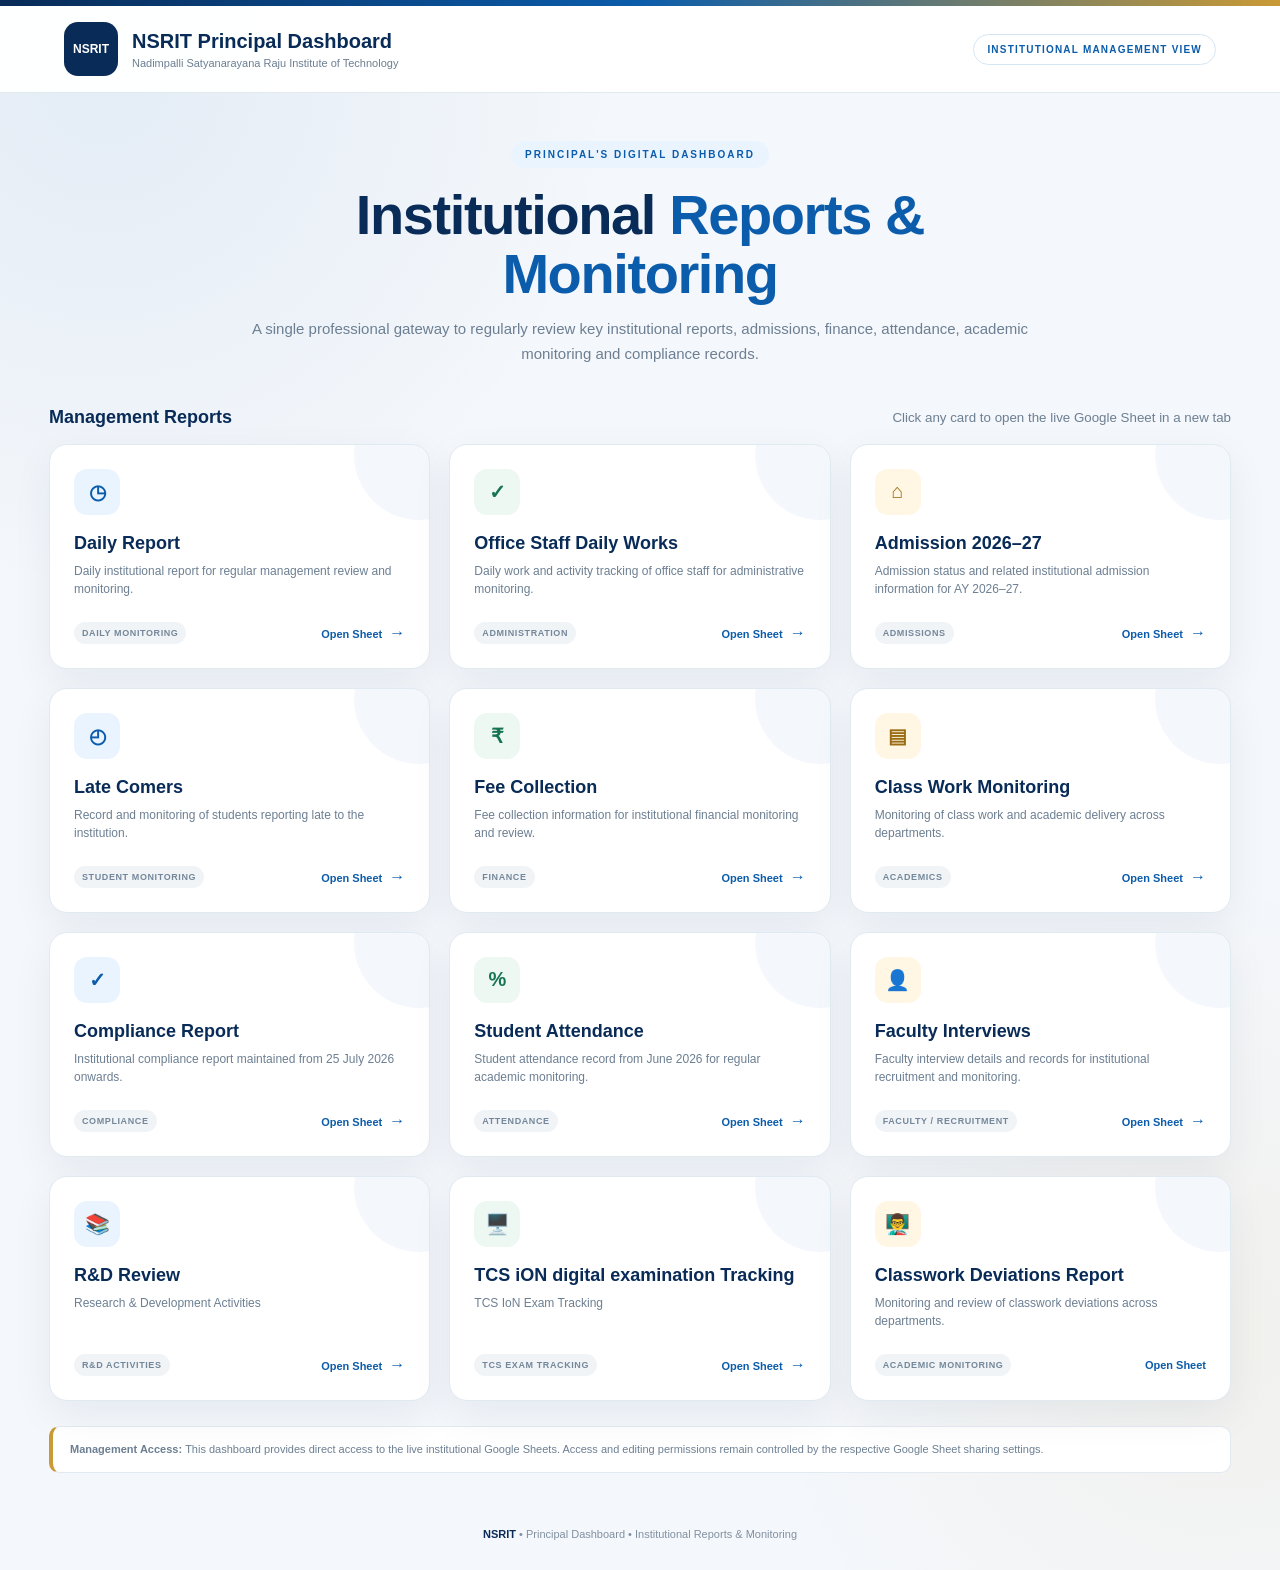
==== commit 65e8718f: "Update index.html" ====
--- a/principal/index.html
+++ b/principal/index.html
@@ -988,9 +988,7 @@
     </div>
 
 </article>
-        </section>
-
-		<!-- Classwork Deviation-->
+					<!-- Classwork Deviation-->
 <article class="card">
   <div class="icon">👨‍🏫</div>
   <h3>Classwork Deviations Report</h3>
@@ -1004,6 +1002,11 @@
     </a>
   </div>
 </article>
+
+			
+        </section>
+
+
         <!-- =========================================
              MANAGEMENT NOTE
         ========================================== -->
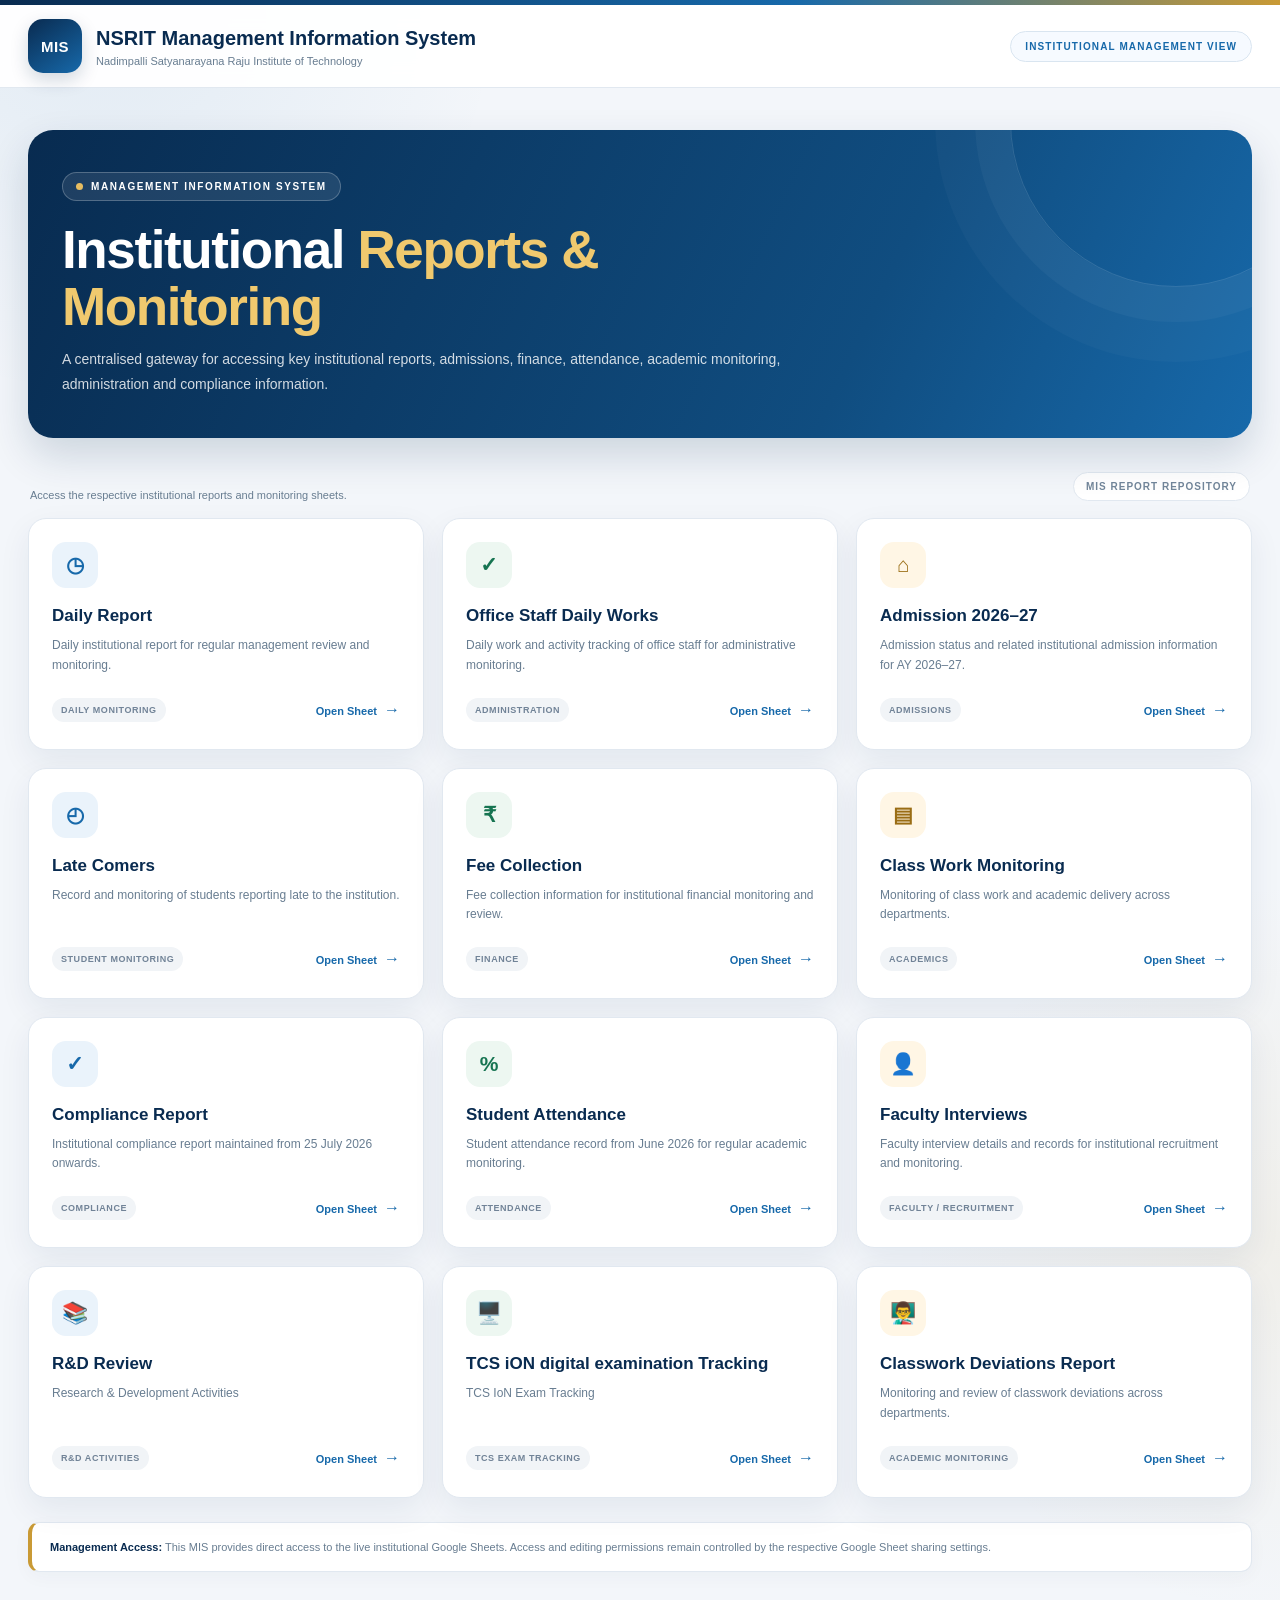
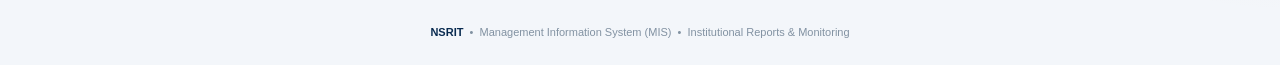
==== commit 72a51781: "Update index.html" ====
--- a/principal/index.html
+++ b/principal/index.html
@@ -1,1047 +1,308 @@
 <!DOCTYPE html>
 <html lang="en">
-
 <head>
-    <meta charset="UTF-8">
-    <meta name="viewport" content="width=device-width, initial-scale=1.0">
-
-    <title>NSRIT Principal Dashboard</title>
-
-    <style>
-        :root {
-            --navy: #082b57;
-            --blue: #0b5cab;
-            --gold: #c99a35;
-            --text: #18324d;
-            --muted: #6c7f92;
-            --bg: #f4f7fb;
-            --line: #e1e9f1;
-        }
-
-        * {
-            box-sizing: border-box;
-        }
-
-        body {
-            margin: 0;
-            font-family: "Segoe UI", Arial, sans-serif;
-            color: var(--text);
-
-            background:
-                radial-gradient(
-                    circle at 8% 5%,
-                    #0b5cab12,
-                    transparent 27%
-                ),
-                radial-gradient(
-                    circle at 95% 85%,
-                    #c99a3512,
-                    transparent 25%
-                ),
-                var(--bg);
-        }
-
-        /* =========================================
-           TOP ACCENT BAR
-        ========================================== */
-
-        .top {
-            height: 6px;
-            background: linear-gradient(
-                90deg,
-                var(--navy),
-                var(--blue),
-                var(--gold)
-            );
-        }
-
-        /* =========================================
-           HEADER
-        ========================================== */
-
-        header {
-            position: sticky;
-            top: 0;
-            z-index: 10;
-
-            background: #fffffff5;
-            border-bottom: 1px solid var(--line);
-
-            padding: 16px 5%;
-
-            display: flex;
-            justify-content: space-between;
-            align-items: center;
-        }
-
-        .brand {
-            display: flex;
-            gap: 14px;
-            align-items: center;
-        }
-
-        .logo {
-            width: 54px;
-            height: 54px;
-
-            border-radius: 14px;
-
-            background: var(--navy);
-            color: #ffffff;
-
-            display: grid;
-            place-items: center;
-
-            font-weight: 800;
-            font-size: 12px;
-        }
-
-        h1 {
-            margin: 0;
-
-            color: var(--navy);
-            font-size: 20px;
-        }
-
-        header p {
-            margin: 4px 0 0;
-
-            color: var(--muted);
-            font-size: 11px;
-        }
-
-        .tag {
-            font-size: 10px;
-            font-weight: 800;
-
-            letter-spacing: 1.2px;
-
-            color: var(--blue);
-
-            border: 1px solid #d5e5f3;
-
-            padding: 9px 13px;
-
-            border-radius: 30px;
-        }
-
-        /* =========================================
-           MAIN CONTAINER
-        ========================================== */
-
-        main {
-            max-width: 1230px;
-
-            margin: auto;
-
-            padding: 48px 24px 55px;
-        }
-
-        /* =========================================
-           HERO SECTION
-        ========================================== */
-
-        .hero {
-            text-align: center;
-
-            max-width: 820px;
-
-            margin: auto auto 40px;
-        }
-
-        .kicker {
-            display: inline-block;
-
-            background: #eaf4ff;
-            color: var(--blue);
-
-            padding: 8px 14px;
-
-            border-radius: 30px;
-
-            font-size: 10px;
-            font-weight: 800;
-
-            letter-spacing: 2px;
-        }
-
-        .hero h2 {
-            font-size: clamp(38px, 5vw, 56px);
-
-            line-height: 1.05;
-
-            margin: 18px 0 12px;
-
-            color: var(--navy);
-
-            letter-spacing: -1.4px;
-        }
-
-        .hero h2 span {
-            color: var(--blue);
-        }
-
-        .hero p {
-            color: var(--muted);
-
-            line-height: 1.7;
-
-            font-size: 15px;
-
-            margin: 0 auto;
-        }
-
-        /* =========================================
-           SECTION TITLE
-        ========================================== */
-
-        .section {
-            display: flex;
-
-            justify-content: space-between;
-
-            align-items: center;
-
-            margin-bottom: 16px;
-        }
-
-        .section h2 {
-            font-size: 18px;
-
-            color: var(--navy);
-
-            margin: 0;
-        }
-
-        .section small {
-            color: var(--muted);
-        }
-
-        /* =========================================
-           REPORT CARD GRID
-        ========================================== */
-
-        .grid {
-            display: grid;
-
-            grid-template-columns:
-                repeat(3, 1fr);
-
-            gap: 19px;
-        }
-
-        /* =========================================
-           REPORT CARD
-        ========================================== */
-
-        .card {
-            background: #ffffff;
-
-            border: 1px solid var(--line);
-
-            border-radius: 18px;
-
-            padding: 24px;
-
-            min-height: 225px;
-
-            box-shadow:
-                0 14px 40px #14375a10;
-
-            display: flex;
-
-            flex-direction: column;
-
-            transition: 0.25s;
-
-            position: relative;
-
-            overflow: hidden;
-        }
-
-        .card:hover {
-            transform: translateY(-5px);
-
-            box-shadow:
-                0 23px 52px #14375a1d;
-
-            border-color: #c9d9e8;
-        }
-
-        .card::after {
-            content: "";
-
-            position: absolute;
-
-            width: 130px;
-            height: 130px;
-
-            border-radius: 50%;
-
-            right: -55px;
-            top: -55px;
-
-            background: #0b5cab0b;
-        }
-
-        /* =========================================
-           CARD ICON
-        ========================================== */
-
-        .icon {
-            width: 46px;
-            height: 46px;
-
-            border-radius: 13px;
-
-            background: #eaf4ff;
-
-            color: var(--blue);
-
-            display: grid;
-
-            place-items: center;
-
-            font-size: 20px;
-
-            font-weight: 700;
-
-            margin-bottom: 18px;
-        }
-
-        .card:nth-child(3n + 2) .icon {
-            background: #eef8f3;
-
-            color: #167451;
-        }
-
-        .card:nth-child(3n) .icon {
-            background: #fff6e3;
-
-            color: #9a6d14;
-        }
-
-        /* =========================================
-           CARD CONTENT
-        ========================================== */
-
-        .card h3 {
-            margin: 0;
-
-            color: var(--navy);
-
-            font-size: 18px;
-        }
-
-        .card p {
-            color: var(--muted);
-
-            font-size: 12px;
-
-            line-height: 1.55;
-
-            margin: 8px 0 0;
-        }
-
-        /* =========================================
-           CARD FOOTER
-        ========================================== */
-
-        .bottom {
-            margin-top: auto;
-
-            padding-top: 18px;
-
-            display: flex;
-
-            justify-content: space-between;
-
-            align-items: center;
-
-            gap: 10px;
-        }
-
-        .bottom span {
-            font-size: 9px;
-
-            font-weight: 800;
-
-            letter-spacing: 0.6px;
-
-            text-transform: uppercase;
-
-            color: #74879a;
-
-            background: #f1f4f7;
-
-            padding: 6px 8px;
-
-            border-radius: 15px;
-        }
-
-        .bottom a {
-            text-decoration: none;
-
-            color: var(--blue);
-
-            font-size: 11px;
-
-            font-weight: 800;
-
-            white-space: nowrap;
-        }
-
-        .bottom b {
-            font-size: 16px;
-
-            margin-left: 4px;
-        }
-
-        /* =========================================
-           MANAGEMENT NOTE
-        ========================================== */
-
-        .note {
-            margin-top: 25px;
-
-            background: #ffffff;
-
-            border: 1px solid var(--line);
-
-            border-left: 4px solid var(--gold);
-
-            padding: 14px 17px;
-
-            border-radius: 10px;
-
-            color: var(--muted);
-
-            font-size: 11px;
-
-            line-height: 1.6;
-        }
-
-        /* =========================================
-           FOOTER
-        ========================================== */
-
-        footer {
-            text-align: center;
-
-            color: #8190a0;
-
-            font-size: 11px;
-
-            padding: 0 20px 30px;
-        }
-
-        footer strong {
-            color: var(--navy);
-        }
-
-        /* =========================================
-           RESPONSIVE DESIGN
-        ========================================== */
-
-        @media (max-width: 950px) {
-
-            .grid {
-                grid-template-columns:
-                    repeat(2, 1fr);
-            }
-        }
-
-        @media (max-width: 650px) {
-
-            header {
-                padding: 13px 18px;
-            }
-
-            .tag {
-                display: none;
-            }
-
-            .brand h1 {
-                font-size: 16px;
-            }
-
-            main {
-                padding: 35px 16px;
-            }
-
-            .grid {
-                grid-template-columns: 1fr;
-            }
-
-            .hero h2 {
-                font-size: 39px;
-            }
-
-            .section {
-                display: block;
-            }
-
-            .section small {
-                display: block;
-
-                margin-top: 5px;
-            }
-        }
-    </style>
+<meta charset="UTF-8">
+<meta name="viewport" content="width=device-width, initial-scale=1.0">
+<meta name="theme-color" content="#092b50">
+<title>NSRIT | Management Information System (MIS)</title>
+<style>
+:root{
+  --navy:#092b50;--navy2:#123e69;--blue:#1769aa;--gold:#c99a35;
+  --ink:#18324d;--muted:#687d91;--bg:#f3f6fa;--line:#e1e8f0;
+  --white:#fff;--shadow:0 12px 32px rgba(9,43,80,.07);
+}
+*{box-sizing:border-box}
+html{scroll-behavior:smooth}
+body{
+  margin:0;font-family:"Segoe UI",Arial,sans-serif;color:var(--ink);
+  background:
+    radial-gradient(circle at 8% 0%,rgba(23,105,170,.08),transparent 25rem),
+    radial-gradient(circle at 100% 75%,rgba(201,154,53,.08),transparent 23rem),
+    var(--bg);
+}
+.topline{height:5px;background:linear-gradient(90deg,var(--navy),var(--blue) 62%,var(--gold))}
+header{
+  position:sticky;top:0;z-index:20;background:rgba(255,255,255,.94);
+  backdrop-filter:blur(12px);border-bottom:1px solid var(--line);
+}
+.header-inner{
+  max-width:1320px;margin:auto;padding:14px 28px;display:flex;
+  justify-content:space-between;align-items:center;gap:20px;
+}
+.brand{display:flex;align-items:center;gap:14px;min-width:0}
+.logo{
+  width:54px;height:54px;flex:0 0 54px;border-radius:15px;
+  background:linear-gradient(145deg,var(--navy),var(--blue));color:#fff;
+  display:grid;place-items:center;font-size:15px;font-weight:900;
+  letter-spacing:.4px;box-shadow:0 7px 18px rgba(9,43,80,.18);
+}
+.brand h1{font-size:20px;line-height:1.2;color:var(--navy);margin:0;font-weight:800}
+.brand p{font-size:11px;color:var(--muted);margin:5px 0 0}
+.header-tag{
+  border:1px solid #d9e5f0;background:#f6faff;color:var(--blue);
+  padding:9px 14px;border-radius:30px;font-size:10px;font-weight:800;
+  letter-spacing:1.1px;white-space:nowrap;
+}
+main{max-width:1320px;margin:auto;padding:42px 28px 54px}
+.hero{
+  position:relative;overflow:hidden;border-radius:25px;padding:42px 34px;
+  background:linear-gradient(115deg,#082b50 0%,#104d80 68%,#1769aa 100%);
+  color:#fff;box-shadow:0 18px 40px rgba(9,43,80,.16);margin-bottom:34px;
+}
+.hero:after{
+  content:"";position:absolute;width:330px;height:330px;border-radius:50%;
+  border:1px solid rgba(255,255,255,.13);right:-90px;top:-175px;
+  box-shadow:0 0 0 35px rgba(255,255,255,.035),0 0 0 75px rgba(255,255,255,.025);
+}
+.hero-content{position:relative;z-index:1;max-width:800px}
+.kicker{
+  display:inline-flex;align-items:center;gap:8px;padding:8px 13px;
+  border:1px solid rgba(255,255,255,.23);background:rgba(255,255,255,.09);
+  border-radius:30px;font-size:10px;font-weight:800;letter-spacing:1.6px;
+}
+.kicker-dot{width:7px;height:7px;border-radius:50%;background:#e7bd61}
+.hero h2{font-size:clamp(34px,5vw,53px);line-height:1.08;letter-spacing:-1.4px;margin:20px 0 12px}
+.hero h2 span{color:#f0c96e}
+.hero p{max-width:720px;color:rgba(255,255,255,.82);font-size:14px;line-height:1.75;margin:0}
+.section-head{
+  display:flex;justify-content:space-between;align-items:end;gap:18px;
+  margin:0 2px 17px;
+}
+.section-head h2{font-size:19px;color:var(--navy);margin:0}
+.section-head p{font-size:11px;color:var(--muted);margin:5px 0 0}
+.section-label{
+  font-size:10px;font-weight:800;letter-spacing:1px;text-transform:uppercase;
+  color:#72869a;background:#fff;border:1px solid var(--line);
+  border-radius:20px;padding:8px 12px;white-space:nowrap;
+}
+.grid{display:grid;grid-template-columns:repeat(3,minmax(0,1fr));gap:18px}
+.card{
+  position:relative;overflow:hidden;display:flex;flex-direction:column;
+  min-height:225px;padding:23px;background:var(--white);
+  border:1px solid var(--line);border-radius:18px;box-shadow:var(--shadow);
+  transition:transform .22s ease,box-shadow .22s ease,border-color .22s ease;
+}
+.card:before{
+  content:"";position:absolute;left:0;top:0;width:100%;height:3px;
+  background:linear-gradient(90deg,var(--blue),#77a9d4);opacity:0;transition:opacity .22s;
+}
+.card:hover{transform:translateY(-4px);box-shadow:0 18px 38px rgba(9,43,80,.12);border-color:#c8d8e8}
+.card:hover:before{opacity:1}
+.icon{
+  width:46px;height:46px;border-radius:14px;background:#eaf3fb;color:var(--blue);
+  display:grid;place-items:center;font-size:21px;font-weight:700;margin-bottom:17px;
+}
+.card:nth-child(3n + 2) .icon{background:#edf7f1;color:#167451}
+.card:nth-child(3n) .icon{background:#fff6e5;color:#9a6d14}
+.card h3{margin:0;color:var(--navy);font-size:17px;line-height:1.35}
+.card p{color:var(--muted);font-size:12px;line-height:1.6;margin:8px 0 0}
+.bottom{
+  margin-top:auto;padding-top:19px;display:flex;justify-content:space-between;
+  align-items:center;gap:10px
+}
+.bottom span{
+  font-size:9px;font-weight:800;letter-spacing:.55px;text-transform:uppercase;
+  color:#718397;background:#f1f4f7;padding:7px 9px;border-radius:20px
+}
+.bottom a{
+  color:var(--blue);font-size:11px;font-weight:800;text-decoration:none;
+  white-space:nowrap;padding:7px 0
+}
+.bottom a:hover{text-decoration:underline}
+.bottom b{font-size:16px;margin-left:4px}
+.note{
+  margin-top:24px;background:#fff;border:1px solid var(--line);
+  border-left:4px solid var(--gold);padding:15px 18px;border-radius:11px;
+  color:var(--muted);font-size:11px;line-height:1.65;box-shadow:0 5px 18px rgba(9,43,80,.035)
+}
+.note strong{color:var(--navy)}
+footer{text-align:center;color:#8292a2;font-size:11px;padding:0 20px 27px}
+footer strong{color:var(--navy)}
+@media(max-width:980px){.grid{grid-template-columns:repeat(2,minmax(0,1fr))}}
+@media(max-width:650px){
+  .header-inner{padding:12px 16px}.header-tag{display:none}
+  .logo{width:47px;height:47px;flex-basis:47px}
+  .brand h1{font-size:16px}.brand p{font-size:10px}
+  main{padding:25px 15px 38px}.hero{padding:31px 23px;border-radius:19px}
+  .hero h2{font-size:37px}.hero p{font-size:13px}
+  .grid{grid-template-columns:1fr;gap:14px}
+  .section-head{display:block}.section-label{display:inline-block;margin-top:10px}
+}
+</style>
 </head>
-
-
 <body>
-
-    <!-- =========================================
-         TOP ACCENT
-    ========================================== -->
-
-    <div class="top"></div>
-
-
-    <!-- =========================================
-         HEADER
-    ========================================== -->
-
-    <header>
-
-        <div class="brand">
-
-            <div class="logo">
-                NSRIT
-            </div>
-
-            <div>
-
-                <h1>
-                    NSRIT Principal Dashboard
-                </h1>
-
-                <p>
-                    Nadimpalli Satyanarayana Raju Institute of Technology
-                </p>
-
-            </div>
-
-        </div>
-
-
-        <div class="tag">
-            INSTITUTIONAL MANAGEMENT VIEW
-        </div>
-
-    </header>
-
-
-    <!-- =========================================
-         MAIN CONTENT
-    ========================================== -->
-
-    <main>
-
-
-        <!-- HERO -->
-
-        <section class="hero">
-
-            <div class="kicker">
-                PRINCIPAL'S DIGITAL DASHBOARD
-            </div>
-
-            <h2>
-                Institutional
-                <span>
-                    Reports &amp; Monitoring
-                </span>
-            </h2>
-
-            <p>
-                A single professional gateway to regularly review
-                key institutional reports, admissions, finance,
-                attendance, academic monitoring and compliance records.
-            </p>
-
-        </section>
-
-
-        <!-- SECTION TITLE -->
-
-        <div class="section">
-
-            <h2>
-                Management Reports
-            </h2>
-
-            <small>
-                Click any card to open the live Google Sheet in a new tab
-            </small>
-
-        </div>
-
-
-        <!-- =========================================
-             REPORT CARDS
-        ========================================== -->
-
-        <section class="grid">
-
-
-            <!-- DAILY REPORT -->
-
-            <article class="card">
-
-                <div class="icon">
-                    ◷
-                </div>
-
-                <h3>
-                    Daily Report
-                </h3>
-
-                <p>
-                    Daily institutional report for regular management
-                    review and monitoring.
-                </p>
-
-                <div class="bottom">
-
-                    <span>
-                        Daily Monitoring
-                    </span>
-
-                    <a
-                        href="https://docs.google.com/spreadsheets/d/1hysVPvgcgHMFEgbvJTgI9OTONYzofVG_ngAxwd9G_eo/edit?usp=drivesdk"
-                        target="_blank"
-                        rel="noopener"
-                    >
-                        Open Sheet
-                        <b>→</b>
-                    </a>
-
-                </div>
-
-            </article>
-
-
-            <!-- OFFICE STAFF -->
-
-            <article class="card">
-
-                <div class="icon">
-                    ✓
-                </div>
-
-                <h3>
-                    Office Staff Daily Works
-                </h3>
-
-                <p>
-                    Daily work and activity tracking of office staff
-                    for administrative monitoring.
-                </p>
-
-                <div class="bottom">
-
-                    <span>
-                        Administration
-                    </span>
-
-                    <a
-                        href="https://docs.google.com/spreadsheets/d/1hI9vvniABvU9dYvG0xEqa46_Srna6k0dbnzyzJHA6u8/edit?usp=drivesdk"
-                        target="_blank"
-                        rel="noopener"
-                    >
-                        Open Sheet
-                        <b>→</b>
-                    </a>
-
-                </div>
-
-            </article>
-
-
-            <!-- ADMISSION -->
-
-            <article class="card">
-
-                <div class="icon">
-                    ⌂
-                </div>
-
-                <h3>
-                    Admission 2026–27
-                </h3>
-
-                <p>
-                    Admission status and related institutional
-                    admission information for AY 2026–27.
-                </p>
-
-                <div class="bottom">
-
-                    <span>
-                        Admissions
-                    </span>
-
-                    <a
-                        href="https://docs.google.com/spreadsheets/d/14sssJp4VxLHk477npMmcAMH7I8DKVJE_xBb9J9hfq54/edit?usp=sharing_eil&ts=6a438046"
-                        target="_blank"
-                        rel="noopener"
-                    >
-                        Open Sheet
-                        <b>→</b>
-                    </a>
-
-                </div>
-
-            </article>
-
-
-            <!-- LATE COMERS -->
-
-            <article class="card">
-
-                <div class="icon">
-                    ◴
-                </div>
-
-                <h3>
-                    Late Comers
-                </h3>
-
-                <p>
-                    Record and monitoring of students reporting
-                    late to the institution.
-                </p>
-
-                <div class="bottom">
-
-                    <span>
-                        Student Monitoring
-                    </span>
-
-                    <a
-                        href="https://docs.google.com/spreadsheets/d/1dSHVKAfCXMZjbISIEUWJockvFDra_y__h-XftM9Wm9Y/edit?usp=sharing_eil&ts=6a438046"
-                        target="_blank"
-                        rel="noopener"
-                    >
-                        Open Sheet
-                        <b>→</b>
-                    </a>
-
-                </div>
-
-            </article>
-
-
-            <!-- FEE COLLECTION -->
-
-            <article class="card">
-
-                <div class="icon">
-                    ₹
-                </div>
-
-                <h3>
-                    Fee Collection
-                </h3>
-
-                <p>
-                    Fee collection information for institutional
-                    financial monitoring and review.
-                </p>
-
-                <div class="bottom">
-
-                    <span>
-                        Finance
-                    </span>
-
-                    <a
-                        href="https://docs.google.com/spreadsheets/d/1pJKF_vjdLo98sIhMykra-J0yvVQ53Qlrgyf94KALUxc/edit?usp=sharing_eil&ts=6a4490f5"
-                        target="_blank"
-                        rel="noopener"
-                    >
-                        Open Sheet
-                        <b>→</b>
-                    </a>
-
-                </div>
-
-            </article>
-
-
-            <!-- CLASS WORK -->
-
-            <article class="card">
-
-                <div class="icon">
-                    ▤
-                </div>
-
-                <h3>
-                    Class Work Monitoring
-                </h3>
-
-                <p>
-                    Monitoring of class work and academic delivery
-                    across departments.
-                </p>
-
-                <div class="bottom">
-
-                    <span>
-                        Academics
-                    </span>
-
-                    <a
-                        href="https://docs.google.com/spreadsheets/d/1PYgFIhh7124BuMCIJixBt6ZH7RRo9TApDRE_Ky6kJFo/edit?usp=sharing_eip&ts=6a9bf29b"
-                        target="_blank"
-                        rel="noopener"
-                    >
-                        Open Sheet
-                        <b>→</b>
-                    </a>
-
-                </div>
-
-            </article>
-
-
-            <!-- COMPLIANCE -->
-
-            <article class="card">
-
-                <div class="icon">
-                    ✓
-                </div>
-
-                <h3>
-                    Compliance Report
-                </h3>
-
-                <p>
-                    Institutional compliance report maintained
-                    from 25 July 2026 onwards.
-                </p>
-
-                <div class="bottom">
-
-                    <span>
-                        Compliance
-                    </span>
-
-                    <a
-                        href="https://docs.google.com/spreadsheets/d/1qAift9Msw17x65jx3rB2Ah7uNRNmMydVo2HNyy_tAWU/edit?usp=sharing_eip&ts=6aaa160d"
-                        target="_blank"
-                        rel="noopener"
-                    >
-                        Open Sheet
-                        <b>→</b>
-                    </a>
-
-                </div>
-
-            </article>
-
-
-            <!-- STUDENT ATTENDANCE -->
-
-            <article class="card">
-
-                <div class="icon">
-                    %
-                </div>
-
-                <h3>
-                    Student Attendance
-                </h3>
-
-                <p>
-                    Student attendance record from June 2026
-                    for regular academic monitoring.
-                </p>
-
-                <div class="bottom">
-
-                    <span>
-                        Attendance
-                    </span>
-
-                    <a
-                        href="https://docs.google.com/spreadsheets/d/1Qn6E22NeM6c78U82xip3oUsq93jkP0uzLYScJSJUWlQ/edit?usp=sharing_eip&ts=6aaa57c2"
-                        target="_blank"
-                        rel="noopener"
-                    >
-                        Open Sheet
-                        <b>→</b>
-                    </a>
-
-                </div>
-
-            </article>
-			
-			<!-- FACULTY INTERVIEWS -->
-
-<article class="card">
-
-    <div class="icon">
-        👤
+<div class="topline"></div>
+<header>
+  <div class="header-inner">
+    <div class="brand">
+      <div class="logo">MIS</div>
+      <div>
+        <h1>NSRIT Management Information System</h1>
+        <p>Nadimpalli Satyanarayana Raju Institute of Technology</p>
+      </div>
     </div>
-
-    <h3>
-        Faculty Interviews
-    </h3>
-
-    <p>
-        Faculty interview details and records for institutional
-        recruitment and monitoring.
-    </p>
-
-    <div class="bottom">
-
-        <span>
-            Faculty / Recruitment
-        </span>
-
-        <a
-            href="https://docs.google.com/spreadsheets/d/1r6cVKXXl0UH228y2E2kxcTWc9d5wIURtJkUi7H9aT8Y/edit?usp=sharing"
-            target="_blank"
-            rel="noopener"
-        >
-            Open Sheet
-            <b>→</b>
-        </a>
-
+    <div class="header-tag">INSTITUTIONAL MANAGEMENT VIEW</div>
+  </div>
+</header>
+
+<main>
+  <section class="hero">
+    <div class="hero-content">
+      <div class="kicker"><span class="kicker-dot"></span> MANAGEMENT INFORMATION SYSTEM</div>
+      <h2>Institutional <span>Reports &amp; Monitoring</span></h2>
+      <p>A centralised gateway for accessing key institutional reports, admissions, finance, attendance, academic monitoring, administration and compliance information.</p>
     </div>
-
-</article>
-<!-- Reasearch and Development-->
-
-<article class="card">
-
-    <div class="icon">
-        📚
+  </section>
+
+  <div class="section-head">
+    <div>
+        <p>Access the respective institutional reports and monitoring sheets.</p>
     </div>
-
-    <h3>
-        R&D Review
-    </h3>
-
-    <p>
-        Research & Development Activities
-    </p>
-
-    <div class="bottom">
-
-        <span>
-            R&D Activities
-        </span>
-
-        <a
-            href="https://docs.google.com/spreadsheets/d/1uwkLV5-5FkZ-TjNlQTzlykreWkb0EvJI/edit?usp=drive_link&ouid=112289801348648627436&rtpof=true&sd=true"
-            target="_blank"
-            rel="noopener"
-        >
-            Open Sheet
-            <b>→</b>
-        </a>
-
-    </div>
-
-</article>
-
-			</article>
-			
-<!-- TCS IoN Exam Tracking-->
-
-<article class="card">
-
-    <div class="icon">
-        🖥️
-    </div>
-
-    <h3>
-       TCS iON digital examination Tracking
-    </h3>
-
-    <p>
-        TCS IoN Exam Tracking
-    </p>
-
-    <div class="bottom">
-
-        <span>
-            TCS Exam Tracking
-        </span>
-
-        <a
-            href="https://docs.google.com/spreadsheets/d/1b2A6cbBb8u1GBHn8u1kF2xzPwM-KUrqVRRliCkagVwM/edit?usp=drivesdk"
-            target="_blank"
-            rel="noopener"
-        >
-            Open Sheet
-            <b>→</b>
-        </a>
-
-    </div>
-
-</article>
-					<!-- Classwork Deviation-->
-<article class="card">
-  <div class="icon">👨‍🏫</div>
-  <h3>Classwork Deviations Report</h3>
-  <p>Monitoring and review of classwork deviations across departments.</p>
-  <div class="bottom">
-    <span>Academic Monitoring</span>
-    <a href="https://docs.google.com/spreadsheets/d/1h4Ajx-QJiQ33v9dBJVJVEP-uSn7RRSlohO2NJGJwkx4/edit?usp=sharing"
-       target="_blank"
-       rel="noopener">
-       Open Sheet
-    </a>
+    <div class="section-label">MIS Report Repository</div>
   </div>
-</article>
-
-			
-        </section>
-
-
-        <!-- =========================================
-             MANAGEMENT NOTE
-        ========================================== -->
-
-        <div class="note">
-
-            <strong>
-                Management Access:
-            </strong>
-
-            This dashboard provides direct access to the live
-            institutional Google Sheets. Access and editing
-            permissions remain controlled by the respective
-            Google Sheet sharing settings.
-
-        </div>
-
-    </main>
-
-
-    <!-- =========================================
-         FOOTER
-    ========================================== -->
-
-    <footer>
-
-        <strong>
-            NSRIT
-        </strong>
-
-        • Principal Dashboard
-        • Institutional Reports &amp; Monitoring
-
-    </footer>
-
+
+  <section class="grid">
+    <!-- DAILY REPORT -->
+    <article class="card">
+      <div class="icon">◷</div>
+      <h3>Daily Report</h3>
+      <p>Daily institutional report for regular management review and monitoring.</p>
+      <div class="bottom">
+        <span>Daily Monitoring</span>
+        <a href="https://docs.google.com/spreadsheets/d/1hysVPvgcgHMFEgbvJTgI9OTONYzofVG_ngAxwd9G_eo/edit?usp=drivesdk" target="_blank" rel="noopener">Open Sheet <b>→</b></a>
+      </div>
+    </article>
+
+    <!-- OFFICE STAFF -->
+    <article class="card">
+      <div class="icon">✓</div>
+      <h3>Office Staff Daily Works</h3>
+      <p>Daily work and activity tracking of office staff for administrative monitoring.</p>
+      <div class="bottom">
+        <span>Administration</span>
+        <a href="https://docs.google.com/spreadsheets/d/1hI9vvniABvU9dYvG0xEqa46_Srna6k0dbnzyzJHA6u8/edit?usp=drivesdk" target="_blank" rel="noopener">Open Sheet <b>→</b></a>
+      </div>
+    </article>
+
+    <!-- ADMISSION -->
+    <article class="card">
+      <div class="icon">⌂</div>
+      <h3>Admission 2026–27</h3>
+      <p>Admission status and related institutional admission information for AY 2026–27.</p>
+      <div class="bottom">
+        <span>Admissions</span>
+        <a href="https://docs.google.com/spreadsheets/d/14sssJp4VxLHk477npMmcAMH7I8DKVJE_xBb9J9hfq54/edit?usp=sharing_eil&amp;ts=6a438046" target="_blank" rel="noopener">Open Sheet <b>→</b></a>
+      </div>
+    </article>
+
+    <!-- LATE COMERS -->
+    <article class="card">
+      <div class="icon">◴</div>
+      <h3>Late Comers</h3>
+      <p>Record and monitoring of students reporting late to the institution.</p>
+      <div class="bottom">
+        <span>Student Monitoring</span>
+        <a href="https://docs.google.com/spreadsheets/d/1dSHVKAfCXMZjbISIEUWJockvFDra_y__h-XftM9Wm9Y/edit?usp=sharing_eil&amp;ts=6a438046" target="_blank" rel="noopener">Open Sheet <b>→</b></a>
+      </div>
+    </article>
+
+    <!-- FEE COLLECTION -->
+    <article class="card">
+      <div class="icon">₹</div>
+      <h3>Fee Collection</h3>
+      <p>Fee collection information for institutional financial monitoring and review.</p>
+      <div class="bottom">
+        <span>Finance</span>
+        <a href="https://docs.google.com/spreadsheets/d/1pJKF_vjdLo98sIhMykra-J0yvVQ53Qlrgyf94KALUxc/edit?usp=sharing_eil&amp;ts=6a4490f5" target="_blank" rel="noopener">Open Sheet <b>→</b></a>
+      </div>
+    </article>
+
+    <!-- CLASS WORK -->
+    <article class="card">
+      <div class="icon">▤</div>
+      <h3>Class Work Monitoring</h3>
+      <p>Monitoring of class work and academic delivery across departments.</p>
+      <div class="bottom">
+        <span>Academics</span>
+        <a href="https://docs.google.com/spreadsheets/d/1PYgFIhh7124BuMCIJixBt6ZH7RRo9TApDRE_Ky6kJFo/edit?usp=sharing_eip&amp;ts=6a9bf29b" target="_blank" rel="noopener">Open Sheet <b>→</b></a>
+      </div>
+    </article>
+
+    <!-- COMPLIANCE -->
+    <article class="card">
+      <div class="icon">✓</div>
+      <h3>Compliance Report</h3>
+      <p>Institutional compliance report maintained from 25 July 2026 onwards.</p>
+      <div class="bottom">
+        <span>Compliance</span>
+        <a href="https://docs.google.com/spreadsheets/d/1qAift9Msw17x65jx3rB2Ah7uNRNmMydVo2HNyy_tAWU/edit?usp=sharing_eip&amp;ts=6aaa160d" target="_blank" rel="noopener">Open Sheet <b>→</b></a>
+      </div>
+    </article>
+
+    <!-- STUDENT ATTENDANCE -->
+    <article class="card">
+      <div class="icon">%</div>
+      <h3>Student Attendance</h3>
+      <p>Student attendance record from June 2026 for regular academic monitoring.</p>
+      <div class="bottom">
+        <span>Attendance</span>
+        <a href="https://docs.google.com/spreadsheets/d/1Qn6E22NeM6c78U82xip3oUsq93jkP0uzLYScJSJUWlQ/edit?usp=sharing_eip&amp;ts=6aaa57c2" target="_blank" rel="noopener">Open Sheet <b>→</b></a>
+      </div>
+    </article>
+
+    <!-- FACULTY INTERVIEWS -->
+    <article class="card">
+      <div class="icon">👤</div>
+      <h3>Faculty Interviews</h3>
+      <p>Faculty interview details and records for institutional recruitment and monitoring.</p>
+      <div class="bottom">
+        <span>Faculty / Recruitment</span>
+        <a href="https://docs.google.com/spreadsheets/d/1r6cVKXXl0UH228y2E2kxcTWc9d5wIURtJkUi7H9aT8Y/edit?usp=sharing" target="_blank" rel="noopener">Open Sheet <b>→</b></a>
+      </div>
+    </article>
+
+    <!-- RESEARCH AND DEVELOPMENT -->
+    <article class="card">
+      <div class="icon">📚</div>
+      <h3>R&amp;D Review</h3>
+      <p>Research &amp; Development Activities</p>
+      <div class="bottom">
+        <span>R&amp;D Activities</span>
+        <a href="https://docs.google.com/spreadsheets/d/1uwkLV5-5FkZ-TjNlQTzlykreWkb0EvJI/edit?usp=drive_link&amp;ouid=112289801348648627436&amp;rtpof=true&amp;sd=true" target="_blank" rel="noopener">Open Sheet <b>→</b></a>
+      </div>
+    </article>
+
+    <!-- TCS ION EXAM TRACKING -->
+    <article class="card">
+      <div class="icon">🖥️</div>
+      <h3>TCS iON digital examination Tracking</h3>
+      <p>TCS IoN Exam Tracking</p>
+      <div class="bottom">
+        <span>TCS Exam Tracking</span>
+        <a href="https://docs.google.com/spreadsheets/d/1b2A6cbBb8u1GBHn8u1kF2xzPwM-KUrqVRRliCkagVwM/edit?usp=drivesdk" target="_blank" rel="noopener">Open Sheet <b>→</b></a>
+      </div>
+    </article>
+
+    <!-- CLASSWORK DEVIATIONS -->
+    <article class="card">
+      <div class="icon">👨‍🏫</div>
+      <h3>Classwork Deviations Report</h3>
+      <p>Monitoring and review of classwork deviations across departments.</p>
+      <div class="bottom">
+        <span>Academic Monitoring</span>
+        <a href="https://docs.google.com/spreadsheets/d/1h4Ajx-QJiQ33v9dBJVJVEP-uSn7RRSlohO2NJGJwkx4/edit?usp=sharing" target="_blank" rel="noopener">Open Sheet <b>→</b></a>
+      </div>
+    </article>
+  </section>
+
+  <div class="note">
+    <strong>Management Access:</strong>
+    This MIS provides direct access to the live institutional Google Sheets. Access and editing permissions remain controlled by the respective Google Sheet sharing settings.
+  </div>
+</main>
+
+<footer>
+  <strong>NSRIT</strong> &nbsp;•&nbsp; Management Information System (MIS) &nbsp;•&nbsp; Institutional Reports &amp; Monitoring
+</footer>
 </body>
-
 </html>
